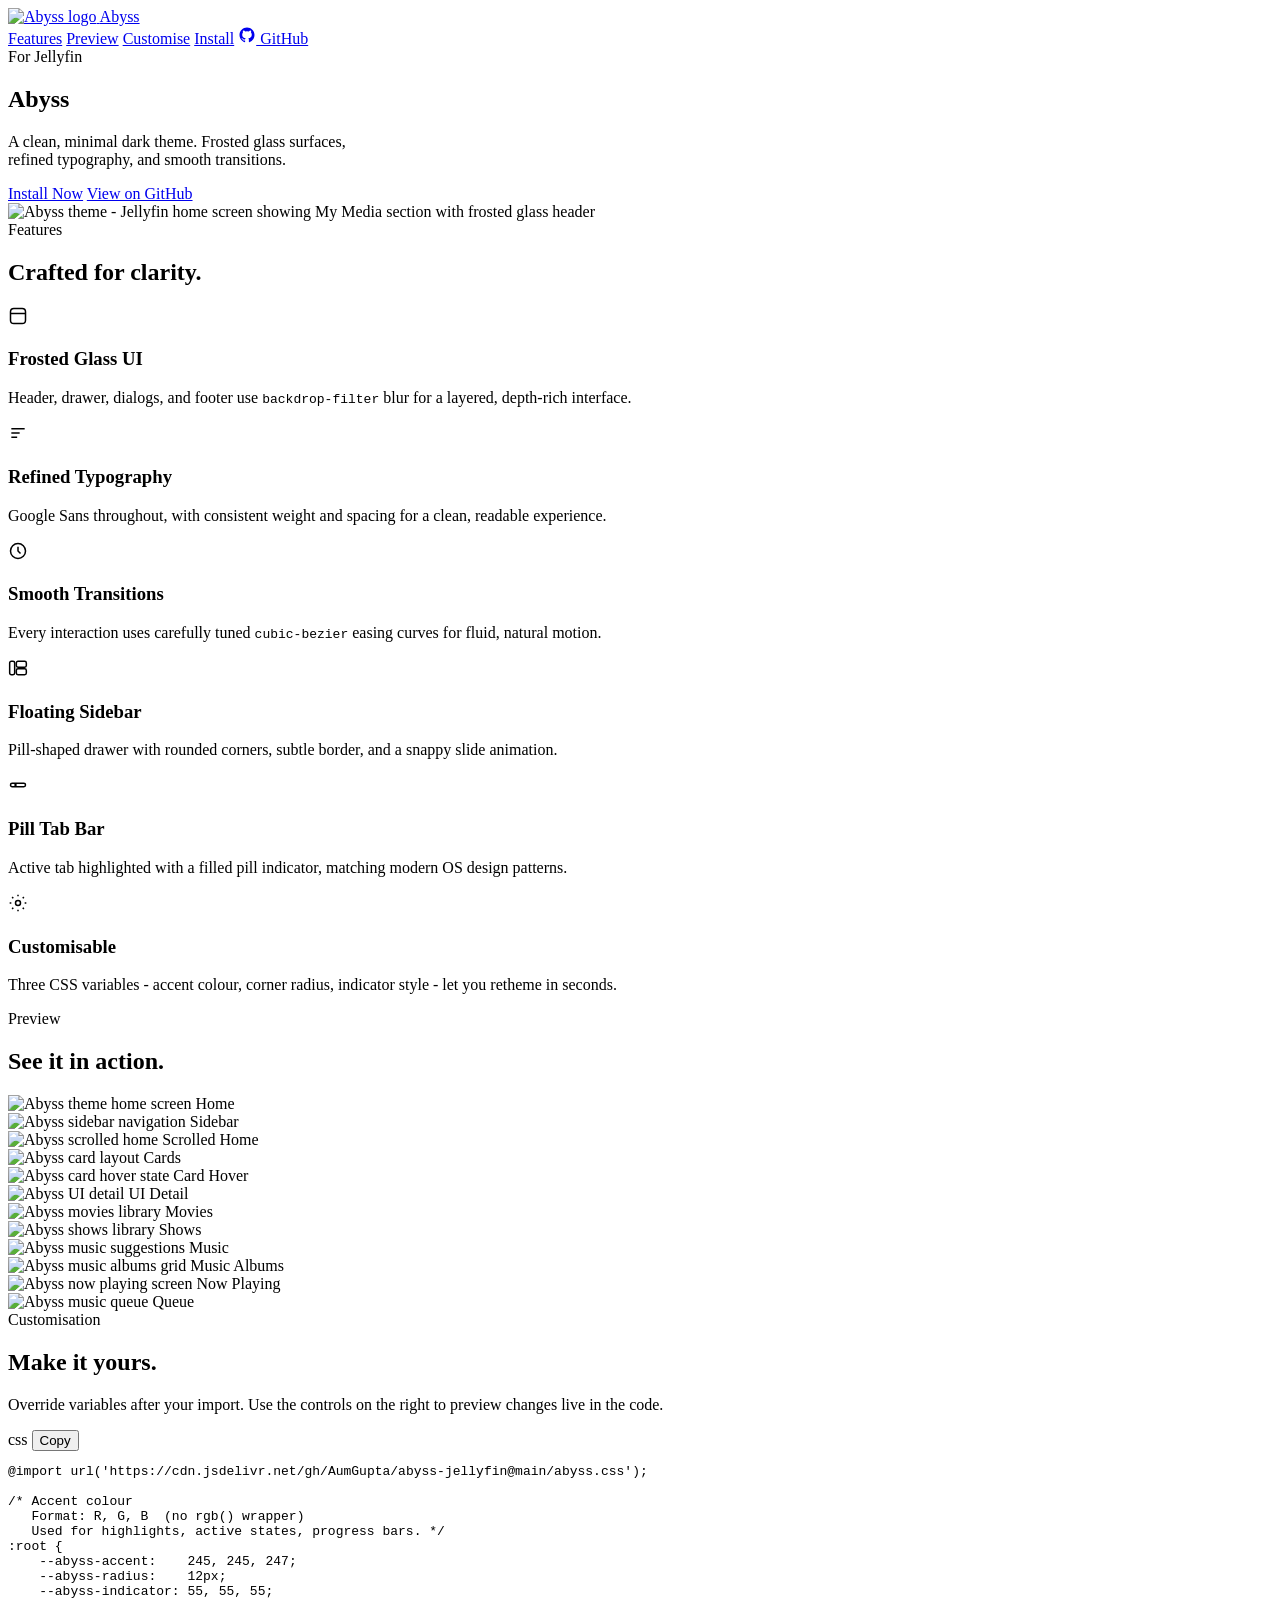
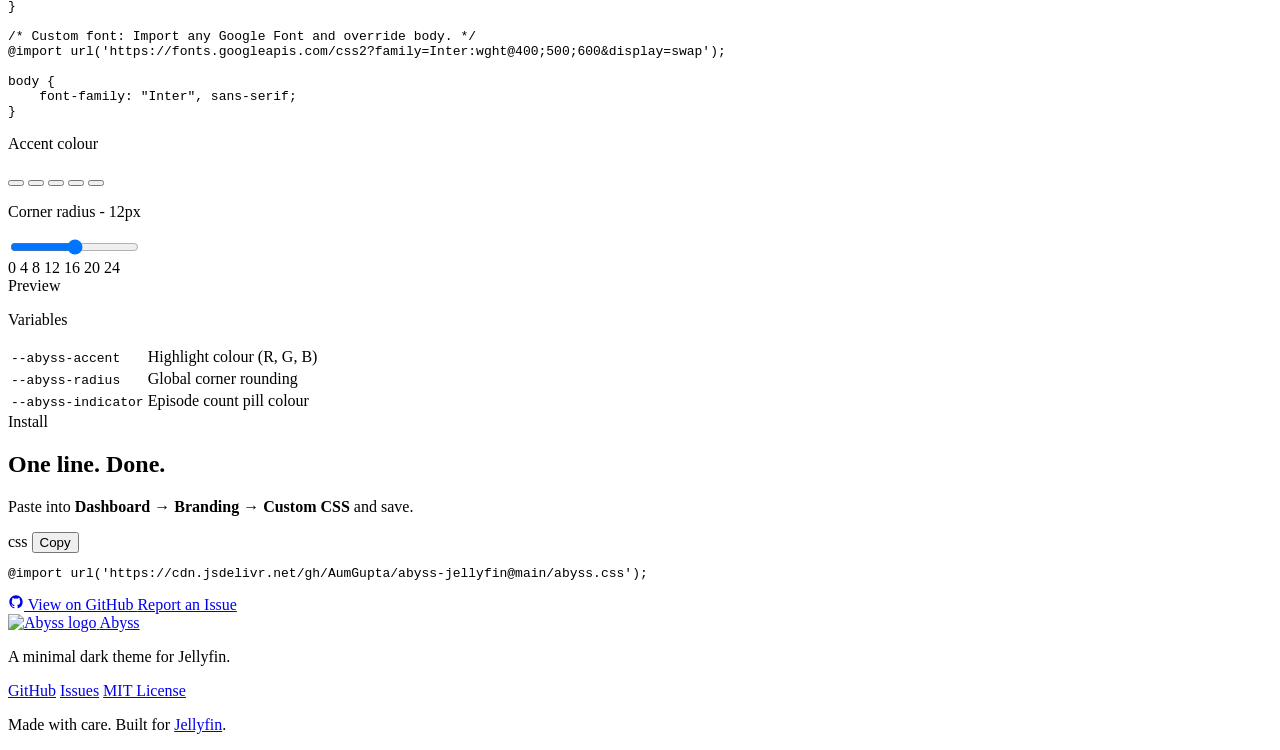
==== docs/index.html @ ed7faa1e "Minor change" ====
<!DOCTYPE html>
<html lang="en">

<head>
    <meta charset="UTF-8" />
    <meta name="viewport" content="width=device-width, initial-scale=1.0" />

    <!--Primary SEO-->
    <title>Abyss - Minimal Dark Theme for Jellyfin</title>
    <meta name="description"
        content="Abyss is a clean, minimal dark theme for Jellyfin. Frosted glass surfaces, Google Sans typography, smooth transitions, and fully customisable CSS variables." />
    <meta name="keywords"
        content="Jellyfin theme, Jellyfin CSS, dark theme, Abyss, Jellyfin custom CSS, media server theme" />
    <meta name="author" content="AumGupta" />
    <link rel="canonical" href="https://aumgupta.github.io/abyss-jellyfin/" />

    <!--Open Graph-->
    <meta property="og:type" content="website" />
    <meta property="og:title" content="Abyss - Minimal Dark Theme for Jellyfin" />
    <meta property="og:description"
        content="A clean, minimal dark theme for Jellyfin. Frosted glass surfaces, refined typography, and smooth transitions." />
    <meta property="og:url" content="https://aumgupta.github.io/abyss-jellyfin/" />
    <meta property="og:image" content="https://aumgupta.github.io/abyss-jellyfin/assets/images/1.png" />
    <meta property="og:image:width" content="1400" />
    <meta property="og:image:height" content="875" />
    <meta property="og:site_name" content="Abyss for Jellyfin" />

    <!--Twitter Card-->
    <meta name="twitter:card" content="summary_large_image" />
    <meta name="twitter:title" content="Abyss - Minimal Dark Theme for Jellyfin" />
    <meta name="twitter:description"
        content="A clean, minimal dark theme for Jellyfin. Frosted glass surfaces, refined typography, and smooth transitions." />
    <meta name="twitter:image" content="https://aumgupta.github.io/abyss-jellyfin/assets/images/1.png" />

    <!--Favicon & manifest-->
    <link rel="icon" type="image/png" sizes="32x32" href="assets/favicon/favicon-32x32.png" />
    <link rel="icon" type="image/png" sizes="16x16" href="assets/favicon/favicon-16x16.png" />
    <link rel="apple-touch-icon" sizes="180x180" href="assets/favicon/apple-touch-icon.png" />
    <link rel="manifest" href="site.webmanifest" />
    <meta name="theme-color" content="#080808" />

    <!--Styles & fonts-->
    <link rel="stylesheet" href="style.css" />
    <link rel="preconnect" href="https://fonts.googleapis.com" />
    <link rel="preconnect" href="https://fonts.gstatic.com" crossorigin />
    <link
        href="https://fonts.googleapis.com/css2?family=Google+Sans:ital,opsz,wght@0,17..18,400..700;1,17..18,400..700&display=swap"
        rel="stylesheet" />

    <!--Structured data-->
    <script type="application/ld+json">
  {
    "@context": "https://schema.org",
    "@type": "SoftwareApplication",
    "name": "Abyss for Jellyfin",
    "description": "A clean, minimal dark theme for Jellyfin with frosted glass surfaces, refined typography, and smooth transitions.",
    "url": "https://aumgupta.github.io/abyss-jellyfin/",
    "author": { "@type": "Person", "name": "AumGupta" },
    "license": "https://github.com/AumGupta/abyss-jellyfin/blob/main/LICENSE",
    "applicationCategory": "DesignApplication",
    "operatingSystem": "Web"
  }
  </script>
</head>

<body>

    <!--Ambient background orbs-->
    <div class="bg-orb orb-1" aria-hidden="true"></div>
    <div class="bg-orb orb-2" aria-hidden="true"></div>
    <div class="bg-orb orb-3" aria-hidden="true"></div>

    <!--NAV-->
    <nav class="nav" id="nav" role="navigation" aria-label="Main navigation">
        <div class="nav-inner">
            <a href="#" class="nav-logo" aria-label="Abyss home">
                <img src="assets/favicon/apple-touch-icon.png" alt="Abyss logo" class="nav-icon" width="26"
                    height="26" />
                <span>Abyss</span>
            </a>
            <div class="nav-links">
                <a href="#features">Features</a>
                <a href="#preview">Preview</a>
                <a href="#customise">Customise</a>
                <a href="#install">Install</a>
                <a href="https://github.com/AumGupta/abyss-jellyfin" target="_blank" rel="noopener noreferrer"
                    class="nav-github" aria-label="View on GitHub">
                    <svg width="18" height="18" viewBox="0 0 24 24" fill="currentColor" aria-hidden="true">
                        <path
                            d="M12 2C6.477 2 2 6.484 2 12.017c0 4.425 2.865 8.18 6.839 9.504.5.092.682-.217.682-.483 0-.237-.008-.868-.013-1.703-2.782.605-3.369-1.343-3.369-1.343-.454-1.158-1.11-1.466-1.11-1.466-.908-.62.069-.608.069-.608 1.003.07 1.531 1.032 1.531 1.032.892 1.53 2.341 1.088 2.91.832.092-.647.35-1.088.636-1.338-2.22-.253-4.555-1.113-4.555-4.951 0-1.093.39-1.988 1.029-2.688-.103-.253-.446-1.272.098-2.65 0 0 .84-.27 2.75 1.026A9.564 9.564 0 0 1 12 6.844a9.59 9.59 0 0 1 2.504.337c1.909-1.296 2.747-1.027 2.747-1.027.546 1.379.202 2.398.1 2.651.64.7 1.028 1.595 1.028 2.688 0 3.848-2.339 4.695-4.566 4.943.359.309.678.92.678 1.855 0 1.338-.012 2.419-.012 2.747 0 .268.18.58.688.482A10.02 10.02 0 0 0 22 12.017C22 6.484 17.522 2 12 2z" />
                    </svg>
                    GitHub
                </a>
            </div>
        </div>
    </nav>

    <!--HERO-->
    <section class="hero" id="hero" aria-labelledby="hero-title">
        <div class="hero-content reveal">
            <div class="hero-badge">For Jellyfin</div>
            <h1 class="hero-title" id="hero-title">Abyss</h1>
            <p class="hero-sub">A clean, minimal dark theme. Frosted glass surfaces,<br>refined typography, and smooth
                transitions.</p>
            <div class="hero-actions">
                <a href="#install" class="btn btn-primary">Install Now</a>
                <a href="https://github.com/AumGupta/abyss-jellyfin" target="_blank" rel="noopener noreferrer"
                    class="btn btn-ghost">View on GitHub</a>
            </div>
        </div>
        <div class="hero-image reveal reveal-delay">
            <div class="screenshot-frame">
                <img src="assets/images/1.png"
                    alt="Abyss theme - Jellyfin home screen showing My Media section with frosted glass header"
                    width="900" loading="eager" />
            </div>
        </div>
    </section>

    <!--FEATURES-->
    <section class="section" id="features" aria-labelledby="features-title">
        <div class="section-inner">
            <div class="section-label reveal">Features</div>
            <h2 class="section-title reveal" id="features-title">Crafted for clarity.</h2>
            <div class="features-grid" role="list">

                <article class="feature-card reveal" role="listitem">
                    <div class="feature-icon" aria-hidden="true">
                        <svg width="20" height="20" viewBox="0 0 24 24" fill="none" stroke="currentColor"
                            stroke-width="1.8">
                            <rect x="3" y="3" width="18" height="18" rx="4" />
                            <path d="M3 9h18" />
                        </svg>
                    </div>
                    <h3>Frosted Glass UI</h3>
                    <p>Header, drawer, dialogs, and footer use <code>backdrop-filter</code> blur for a layered,
                        depth-rich interface.</p>
                </article>

                <article class="feature-card reveal" role="listitem">
                    <div class="feature-icon" aria-hidden="true">
                        <svg width="20" height="20" viewBox="0 0 24 24" fill="none" stroke="currentColor"
                            stroke-width="1.8">
                            <path d="M4 7h16M4 12h10M4 17h7" />
                        </svg>
                    </div>
                    <h3>Refined Typography</h3>
                    <p>Google Sans throughout, with consistent weight and spacing for a clean, readable experience.</p>
                </article>

                <article class="feature-card reveal" role="listitem">
                    <div class="feature-icon" aria-hidden="true">
                        <svg width="20" height="20" viewBox="0 0 24 24" fill="none" stroke="currentColor"
                            stroke-width="1.8">
                            <circle cx="12" cy="12" r="9" />
                            <path d="M12 7v5l3 3" />
                        </svg>
                    </div>
                    <h3>Smooth Transitions</h3>
                    <p>Every interaction uses carefully tuned <code>cubic-bezier</code> easing curves for fluid, natural
                        motion.</p>
                </article>

                <article class="feature-card reveal" role="listitem">
                    <div class="feature-icon" aria-hidden="true">
                        <svg width="20" height="20" viewBox="0 0 24 24" fill="none" stroke="currentColor"
                            stroke-width="1.8">
                            <rect x="2" y="4" width="6" height="16" rx="2" />
                            <rect x="10" y="4" width="12" height="7" rx="2" />
                            <rect x="10" y="13" width="12" height="7" rx="2" />
                        </svg>
                    </div>
                    <h3>Floating Sidebar</h3>
                    <p>Pill-shaped drawer with rounded corners, subtle border, and a snappy slide animation.</p>
                </article>

                <article class="feature-card reveal" role="listitem">
                    <div class="feature-icon" aria-hidden="true">
                        <svg width="20" height="20" viewBox="0 0 24 24" fill="none" stroke="currentColor"
                            stroke-width="1.8">
                            <rect x="3" y="10" width="18" height="4" rx="2" />
                            <circle cx="9" cy="12" r="1.5" fill="currentColor" stroke="none" />
                        </svg>
                    </div>
                    <h3>Pill Tab Bar</h3>
                    <p>Active tab highlighted with a filled pill indicator, matching modern OS design patterns.</p>
                </article>

                <article class="feature-card reveal" role="listitem">
                    <div class="feature-icon" aria-hidden="true">
                        <svg width="20" height="20" viewBox="0 0 24 24" fill="none" stroke="currentColor"
                            stroke-width="1.8">
                            <circle cx="12" cy="12" r="3" />
                            <path
                                d="M12 2v2M12 20v2M2 12h2M20 12h2M4.93 4.93l1.41 1.41M17.66 17.66l1.41 1.41M4.93 19.07l1.41-1.41M17.66 6.34l1.41-1.41" />
                        </svg>
                    </div>
                    <h3>Customisable</h3>
                    <p>Three CSS variables - accent colour, corner radius, indicator style - let you retheme in seconds.
                    </p>
                </article>

            </div>
        </div>
    </section>

    <!--PREVIEW-->
    <section class="section section-dark" id="preview" aria-labelledby="preview-title">
        <div class="section-inner">
            <div class="section-label reveal">Preview</div>
            <h2 class="section-title reveal" id="preview-title">See it in action.</h2>
            <div class="preview-grid">

                <div class="preview-item preview-full reveal">
                    <img src="assets/images/1.png" alt="Abyss theme home screen" loading="lazy" />
                    <span class="preview-caption">Home</span>
                </div>

                <div class="preview-row reveal">
                    <div class="preview-item preview-sidebar">
                        <img src="assets/images/2.png" alt="Abyss sidebar navigation" loading="lazy" />
                        <span class="preview-caption">Sidebar</span>
                    </div>
                    <div class="preview-item preview-stretch">
                        <img src="assets/images/3.png" alt="Abyss scrolled home" loading="lazy" />
                        <span class="preview-caption">Scrolled Home</span>
                    </div>
                </div>

                <div class="preview-row reveal">
                    <div class="preview-item preview-stretch">
                        <img src="assets/images/5.png" alt="Abyss card layout" loading="lazy" />
                        <span class="preview-caption">Cards</span>
                    </div>
                    <div class="preview-col">
                        <div class="preview-item">
                            <img src="assets/images/4.png" alt="Abyss card hover state" loading="lazy" />
                            <span class="preview-caption">Card Hover</span>
                        </div>
                        <div class="preview-item">
                            <img src="assets/images/6.png" alt="Abyss UI detail" loading="lazy" />
                            <span class="preview-caption">UI Detail</span>
                        </div>
                    </div>
                </div>

                <div class="preview-row reveal">
                    <div class="preview-item preview-half">
                        <img src="assets/images/movies-1.png" alt="Abyss movies library" loading="lazy" />
                        <span class="preview-caption">Movies</span>
                    </div>
                    <div class="preview-item preview-half">
                        <img src="assets/images/shows-1.png" alt="Abyss shows library" loading="lazy" />
                        <span class="preview-caption">Shows</span>
                    </div>
                </div>

                <div class="preview-row reveal">
                    <div class="preview-item preview-half">
                        <img src="assets/images/music1.png" alt="Abyss music suggestions" loading="lazy" />
                        <span class="preview-caption">Music</span>
                    </div>
                    <div class="preview-item preview-half">
                        <img src="assets/images/music2.png" alt="Abyss music albums grid" loading="lazy" />
                        <span class="preview-caption">Music Albums</span>
                    </div>
                </div>
                <div class="preview-row reveal">
                    <div class="preview-item preview-half">
                        <img src="assets/images/music3.png" alt="Abyss now playing screen" loading="lazy" />
                        <span class="preview-caption">Now Playing</span>
                    </div>
                    <div class="preview-item preview-half">
                        <img src="assets/images/music4.png" alt="Abyss music queue" loading="lazy" />
                        <span class="preview-caption">Queue</span>
                    </div>
                </div>

            </div>
        </div>
    </section>

    <!--CUSTOMISATION-->
    <section class="section" id="customise" aria-labelledby="customise-title">
        <div class="section-inner">
            <div class="section-label reveal">Customisation</div>
            <h2 class="section-title reveal" id="customise-title">Make it yours.</h2>
            <p class="section-desc reveal">Override variables after your import. Use the controls on the right to
                preview changes live in the code.</p>

            <div class="customise-layout reveal">

                <!--Left: code block-->
                <div class="customise-code">
                    <div class="code-block" style="max-width:100%;margin-bottom:0;">
                        <div class="code-header">
                            <span class="code-lang">css</span>
                            <button class="copy-btn" data-target="custom-code">Copy</button>
                        </div>
                        <pre id="custom-code"><code><span class="prop">@import</span> <span class="val">url</span>(<span class="str">'https://cdn.jsdelivr.net/gh/AumGupta/abyss-jellyfin@main/abyss.css'</span>);

<span class="c">/* Accent colour 
   Format: R, G, B  (no rgb() wrapper)
   Used for highlights, active states, progress bars. */</span>
<span class="sel">:root</span> {
    <span class="var">--abyss-accent</span>:    <span class="val accent-val">245, 245, 247</span>;
    <span class="var">--abyss-radius</span>:    <span class="val radius-val">12px</span>;
    <span class="var">--abyss-indicator</span>: <span class="val">55, 55, 55</span>;
}

<span class="c">/* Custom font: Import any Google Font and override body. */</span>
<span class="prop">@import</span> <span class="val">url</span>(<span class="str">'https://fonts.googleapis.com/css2?family=Inter:wght@400;500;600&display=swap'</span>);

<span class="sel">body</span> {
    <span class="var">font-family</span>: <span class="val">"Inter"</span>, sans-serif;
}</code></pre>
                    </div>
                </div>

                <!--Right: swatches + radius slider + variable table-->
                <div class="customise-sidebar">

                    <div class="customise-block">
                        <p class="customise-block-label">Accent colour</p>
                        <div class="accent-swatches">
                            <button class="swatch active" style="--c: 245,245,247" data-val="245, 245, 247"
                                data-label="Default" aria-label="Default accent colour" aria-pressed="true"></button>
                            <button class="swatch" style="--c: 255,250,240" data-val="255, 250, 240" data-label="Warm"
                                aria-label="Warm accent colour" aria-pressed="false"></button>
                            <button class="swatch" style="--c: 100,160,255" data-val="100, 160, 255" data-label="Blue"
                                aria-label="Blue accent colour" aria-pressed="false"></button>
                            <button class="swatch" style="--c: 50,200,180" data-val="50, 200, 180" data-label="Teal"
                                aria-label="Teal accent colour" aria-pressed="false"></button>
                            <button class="swatch" style="--c: 255,100,120" data-val="255, 100, 120" data-label="Rose"
                                aria-label="Rose accent colour" aria-pressed="false"></button>
                        </div>
                    </div>

                    <div class="customise-block">
                        <p class="customise-block-label">Corner radius - <span class="radius-display">12px</span></p>
                        <div class="radius-slider-wrap">
                            <input type="range" id="radius-slider" class="radius-slider" min="0" max="24" step="1"
                                value="12" aria-label="Corner radius" aria-valuemin="0" aria-valuemax="24"
                                aria-valuenow="12" />
                            <div class="radius-stops" aria-hidden="true">
                                <span data-val="0">0</span>
                                <span data-val="4">4</span>
                                <span data-val="8">8</span>
                                <span data-val="12">12</span>
                                <span data-val="16">16</span>
                                <span data-val="20">20</span>
                                <span data-val="24">24</span>
                            </div>
                        </div>
                        <div class="radius-preview-row">
                            <div class="radius-preview-card" id="radius-preview-card">
                                <span>Preview</span>
                            </div>
                        </div>
                    </div>

                    <div class="customise-block">
                        <p class="customise-block-label">Variables</p>
                        <table class="var-table">
                            <tbody>
                                <tr>
                                    <td class="var-name"><code>--abyss-accent</code></td>
                                    <td class="var-desc">Highlight colour (R, G, B)</td>
                                </tr>
                                <tr>
                                    <td class="var-name"><code>--abyss-radius</code></td>
                                    <td class="var-desc">Global corner rounding</td>
                                </tr>
                                <tr>
                                    <td class="var-name"><code>--abyss-indicator</code></td>
                                    <td class="var-desc">Episode count pill colour</td>
                                </tr>
                            </tbody>
                        </table>
                    </div>

                </div>
            </div>

        </div>
    </section>

    <!--INSTALL-->
    <section class="section section-install" id="install" aria-labelledby="install-title">
        <div class="section-inner">
            <div class="section-label reveal">Install</div>
            <h2 class="section-title reveal" id="install-title">One line. Done.</h2>
            <p class="section-desc reveal">Paste into <strong>Dashboard → Branding → Custom CSS</strong> and save.</p>
            <div class="code-block install-code reveal">
                <div class="code-header">
                    <span class="code-lang">css</span>
                    <button class="copy-btn" data-target="install-code">Copy</button>
                </div>
                <pre
                    id="install-code"><code><span class="prop">@import</span> <span class="val">url</span>(<span class="str">'https://cdn.jsdelivr.net/gh/AumGupta/abyss-jellyfin@main/abyss.css'</span>);</code></pre>
            </div>
            <div class="install-links reveal">
                <a href="https://github.com/AumGupta/abyss-jellyfin" target="_blank" rel="noopener noreferrer"
                    class="btn btn-primary">
                    <svg width="16" height="16" viewBox="0 0 24 24" fill="currentColor" aria-hidden="true">
                        <path
                            d="M12 2C6.477 2 2 6.484 2 12.017c0 4.425 2.865 8.18 6.839 9.504.5.092.682-.217.682-.483 0-.237-.008-.868-.013-1.703-2.782.605-3.369-1.343-3.369-1.343-.454-1.158-1.11-1.466-1.11-1.466-.908-.62.069-.608.069-.608 1.003.07 1.531 1.032 1.531 1.032.892 1.53 2.341 1.088 2.91.832.092-.647.35-1.088.636-1.338-2.22-.253-4.555-1.113-4.555-4.951 0-1.093.39-1.988 1.029-2.688-.103-.253-.446-1.272.098-2.65 0 0 .84-.27 2.75 1.026A9.564 9.564 0 0 1 12 6.844a9.59 9.59 0 0 1 2.504.337c1.909-1.296 2.747-1.027 2.747-1.027.546 1.379.202 2.398.1 2.651.64.7 1.028 1.595 1.028 2.688 0 3.848-2.339 4.695-4.566 4.943.359.309.678.92.678 1.855 0 1.338-.012 2.419-.012 2.747 0 .268.18.58.688.482A10.02 10.02 0 0 0 22 12.017C22 6.484 17.522 2 12 2z" />
                    </svg>
                    View on GitHub
                </a>
                <a href="https://github.com/AumGupta/abyss-jellyfin/issues" target="_blank" rel="noopener noreferrer"
                    class="btn btn-ghost">Report an Issue</a>
            </div>
        </div>
    </section>

    <!--FOOTER-->
    <footer class="footer" role="contentinfo">
        <div class="footer-inner">
            <div class="footer-left">
                <a href="#" class="nav-logo" aria-label="Abyss home">
                    <img src="assets/favicon/apple-touch-icon.png" alt="Abyss logo" class="nav-icon" width="26"
                        height="26" />
                    <span>Abyss</span>
                </a>
                <p>A minimal dark theme for Jellyfin.</p>
            </div>
            <div class="footer-right">
                <a href="https://github.com/AumGupta/abyss-jellyfin" target="_blank"
                    rel="noopener noreferrer">GitHub</a>
                <a href="https://github.com/AumGupta/abyss-jellyfin/issues" target="_blank"
                    rel="noopener noreferrer">Issues</a>
                <a href="https://github.com/AumGupta/abyss-jellyfin/blob/main/LICENSE" target="_blank"
                    rel="noopener noreferrer">MIT License</a>
            </div>
        </div>
        <div class="footer-bottom">
            <p>Made with care. Built for <a href="https://jellyfin.org" target="_blank"
                    rel="noopener noreferrer">Jellyfin</a>.</p>
        </div>
    </footer>

    <script src="script.js"></script>
</body>

</html>
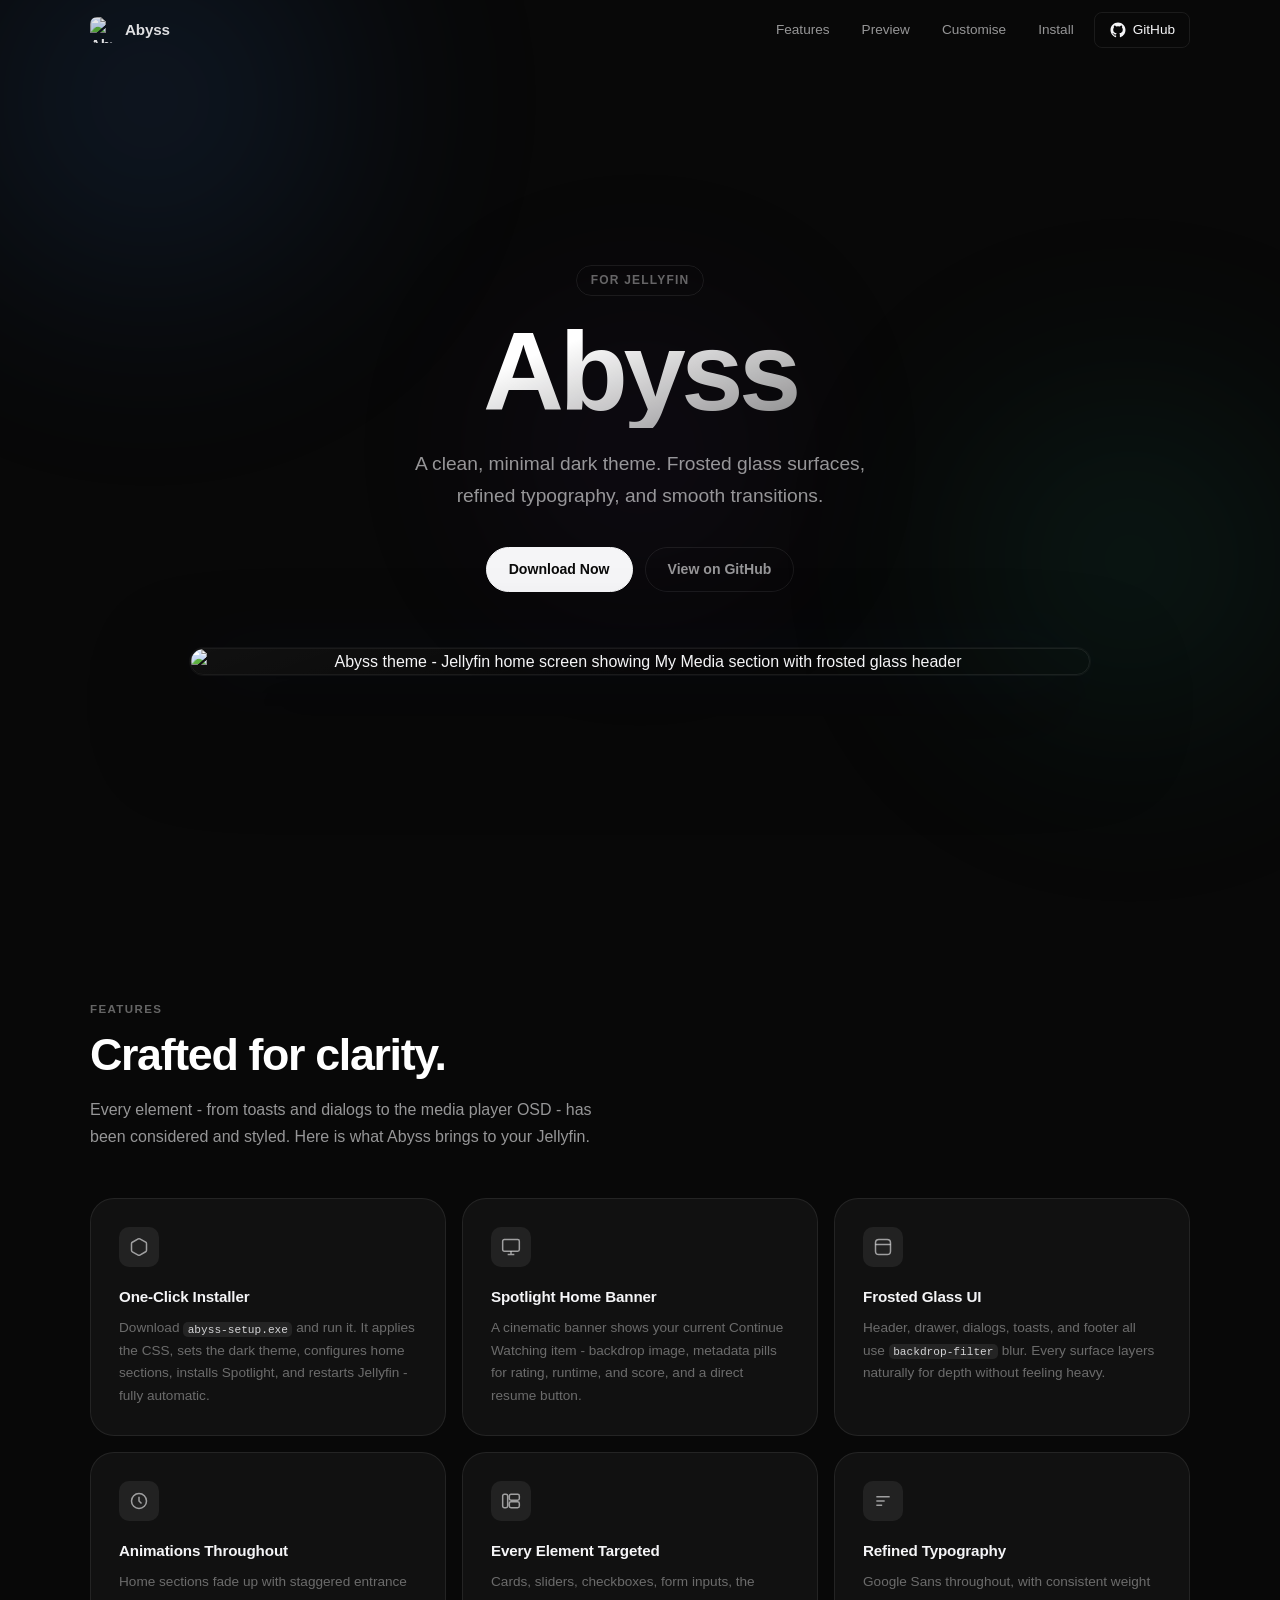
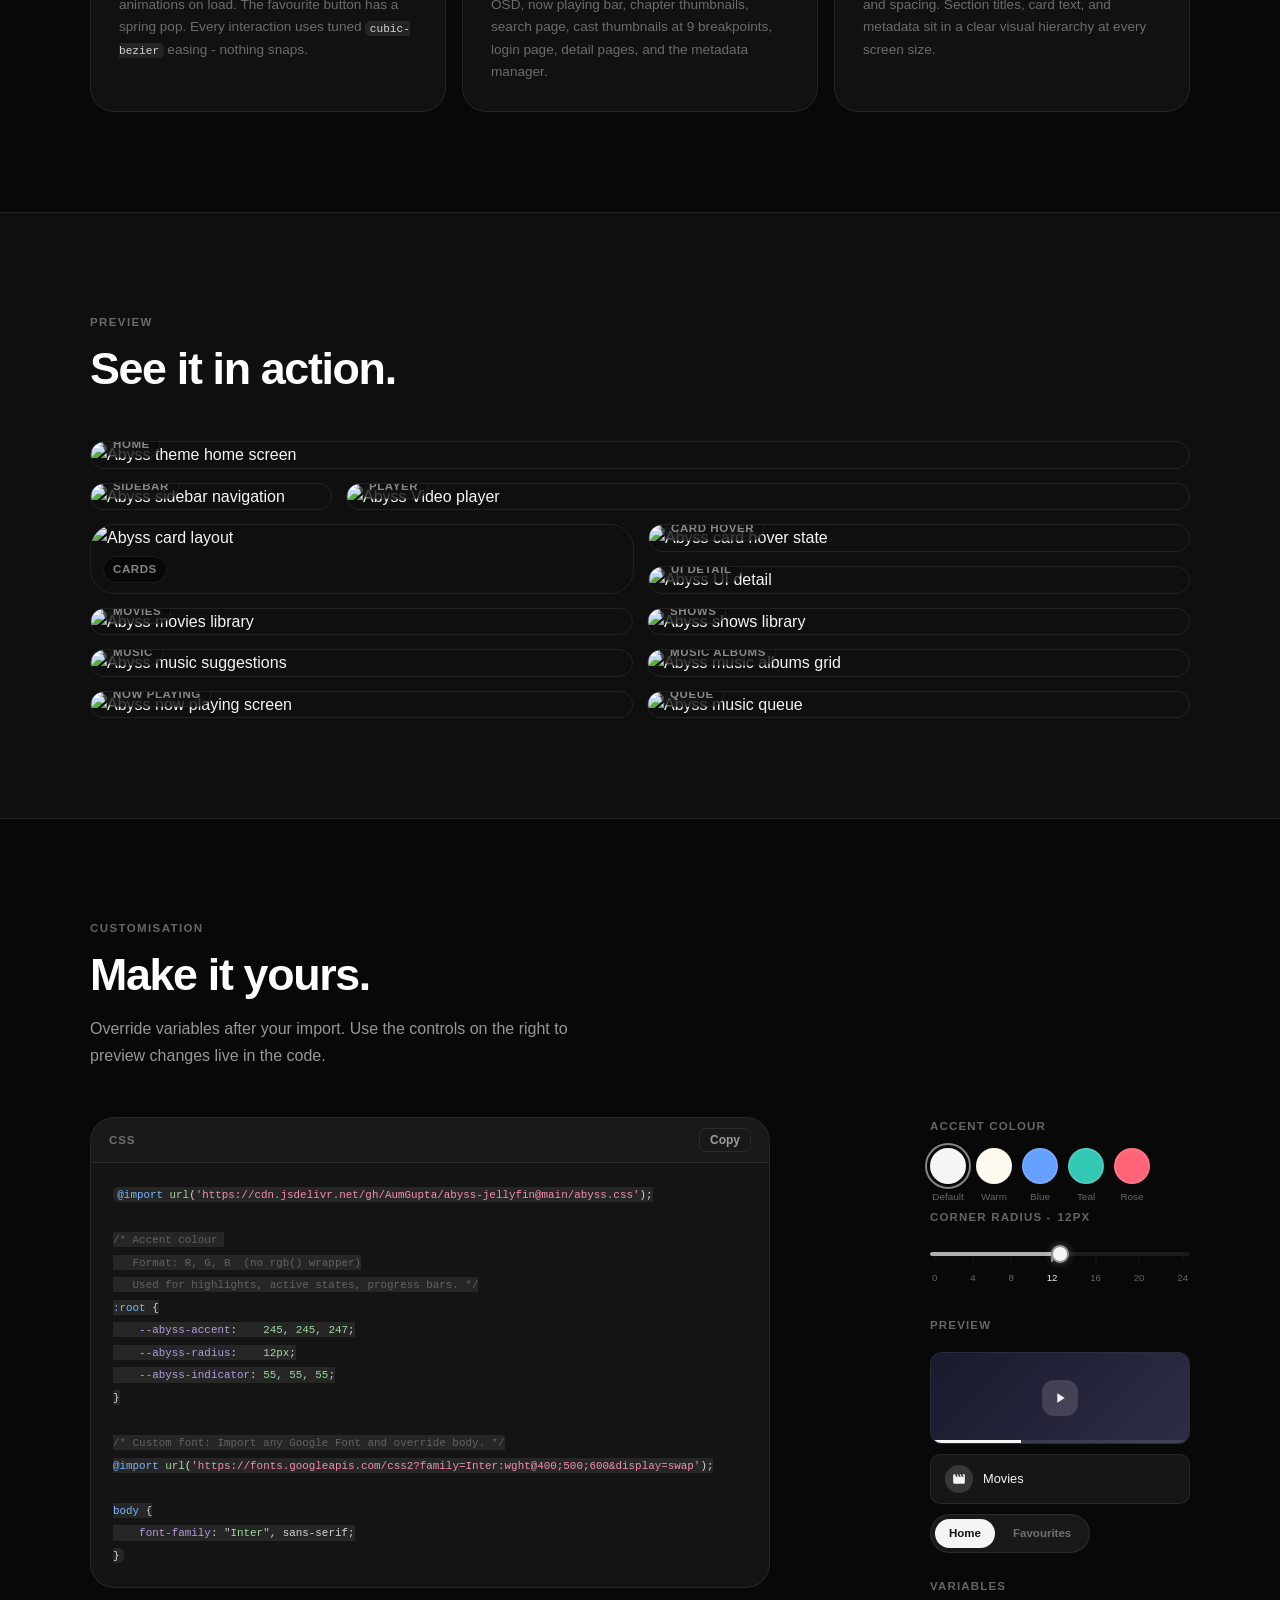
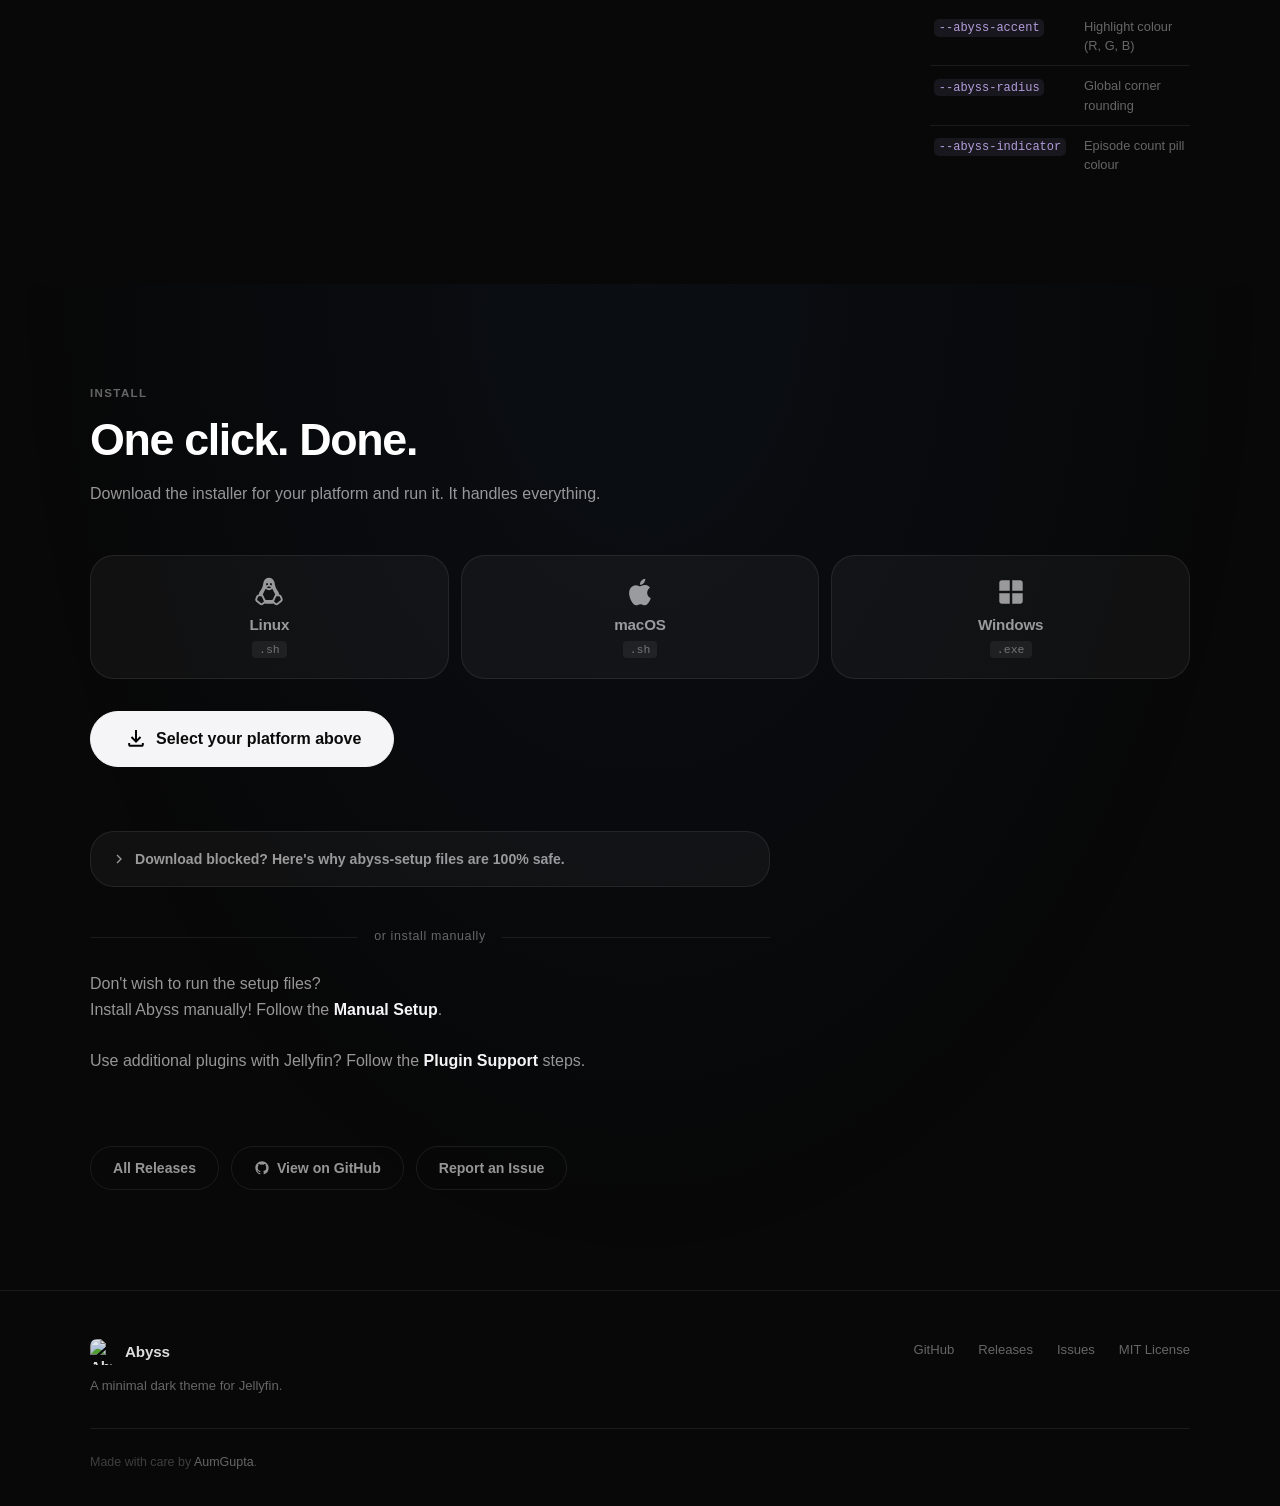
==== commit 0e0aae81: "feat: update installation process and enhance OS detection for setup script refactor: improve jsDeli" ====
--- a/docs/index.html
+++ b/docs/index.html
@@ -4,8 +4,6 @@
 <head>
     <meta charset="UTF-8" />
     <meta name="viewport" content="width=device-width, initial-scale=1.0" />
-
-    <!--Primary SEO-->
     <title>Abyss - Minimal Dark Theme for Jellyfin</title>
     <meta name="description"
         content="Abyss is a clean, minimal dark theme for Jellyfin. Frosted glass surfaces, Google Sans typography, smooth transitions, and fully customisable CSS variables." />
@@ -13,8 +11,6 @@
         content="Jellyfin theme, Jellyfin CSS, dark theme, Abyss, Jellyfin custom CSS, media server theme" />
     <meta name="author" content="AumGupta" />
     <link rel="canonical" href="https://aumgupta.github.io/abyss-jellyfin/" />
-
-    <!--Open Graph-->
     <meta property="og:type" content="website" />
     <meta property="og:title" content="Abyss - Minimal Dark Theme for Jellyfin" />
     <meta property="og:description"
@@ -24,48 +20,39 @@
     <meta property="og:image:width" content="1400" />
     <meta property="og:image:height" content="875" />
     <meta property="og:site_name" content="Abyss for Jellyfin" />
-
-    <!--Twitter Card-->
     <meta name="twitter:card" content="summary_large_image" />
     <meta name="twitter:title" content="Abyss - Minimal Dark Theme for Jellyfin" />
     <meta name="twitter:description"
         content="A clean, minimal dark theme for Jellyfin. Frosted glass surfaces, refined typography, and smooth transitions." />
     <meta name="twitter:image" content="https://aumgupta.github.io/abyss-jellyfin/assets/images/1.png" />
-
-    <!--Favicon & manifest-->
     <link rel="icon" type="image/png" sizes="32x32" href="assets/favicon/favicon-32x32.png" />
     <link rel="icon" type="image/png" sizes="16x16" href="assets/favicon/favicon-16x16.png" />
     <link rel="apple-touch-icon" sizes="180x180" href="assets/favicon/apple-touch-icon.png" />
     <link rel="manifest" href="site.webmanifest" />
     <meta name="theme-color" content="#080808" />
-
-    <!--Styles & fonts-->
     <link rel="stylesheet" href="style.css" />
     <link rel="preconnect" href="https://fonts.googleapis.com" />
     <link rel="preconnect" href="https://fonts.gstatic.com" crossorigin />
     <link
         href="https://fonts.googleapis.com/css2?family=Google+Sans:ital,opsz,wght@0,17..18,400..700;1,17..18,400..700&display=swap"
         rel="stylesheet" />
-
-    <!--Structured data-->
     <script type="application/ld+json">
-  {
-    "@context": "https://schema.org",
-    "@type": "SoftwareApplication",
-    "name": "Abyss for Jellyfin",
-    "description": "A clean, minimal dark theme for Jellyfin with frosted glass surfaces, refined typography, and smooth transitions.",
-    "url": "https://aumgupta.github.io/abyss-jellyfin/",
-    "author": { "@type": "Person", "name": "AumGupta" },
-    "license": "https://github.com/AumGupta/abyss-jellyfin/blob/main/LICENSE",
-    "applicationCategory": "DesignApplication",
-    "operatingSystem": "Web"
-  }
-  </script>
+    {
+      "@context": "https://schema.org",
+      "@type": "SoftwareApplication",
+      "name": "Abyss for Jellyfin",
+      "description": "A clean, minimal dark theme for Jellyfin with frosted glass surfaces, refined typography, and smooth transitions.",
+      "url": "https://aumgupta.github.io/abyss-jellyfin/",
+      "author": { "@type": "Person", "name": "AumGupta" },
+      "license": "https://github.com/AumGupta/abyss-jellyfin/blob/main/LICENSE",
+      "applicationCategory": "DesignApplication",
+      "operatingSystem": "Web"
+    }
+    </script>
 </head>
 
 <body>
 
-    <!--Ambient background orbs-->
     <div class="bg-orb orb-1" aria-hidden="true"></div>
     <div class="bg-orb orb-2" aria-hidden="true"></div>
     <div class="bg-orb orb-3" aria-hidden="true"></div>
@@ -92,6 +79,18 @@
                     GitHub
                 </a>
             </div>
+            <!-- Hamburger button (mobile only) -->
+            <button class="nav-hamburger" id="nav-hamburger" aria-label="Open menu" aria-expanded="false">
+                <span></span><span></span><span></span>
+            </button>
+        </div>
+        <!-- Mobile menu -->
+        <div class="nav-mobile" id="nav-mobile" aria-hidden="true">
+            <a href="#features">Features</a>
+            <a href="#preview">Preview</a>
+            <a href="#customise">Customise</a>
+            <a href="#install">Install</a>
+            <a href="https://github.com/AumGupta/abyss-jellyfin" target="_blank" rel="noopener noreferrer">GitHub</a>
         </div>
     </nav>
 
@@ -103,16 +102,23 @@
             <p class="hero-sub">A clean, minimal dark theme. Frosted glass surfaces,<br>refined typography, and smooth
                 transitions.</p>
             <div class="hero-actions">
-                <a href="#install" class="btn btn-primary">Install Now</a>
+                <a href="#install" class="btn btn-primary">Download Now</a>
                 <a href="https://github.com/AumGupta/abyss-jellyfin" target="_blank" rel="noopener noreferrer"
                     class="btn btn-ghost">View on GitHub</a>
             </div>
         </div>
         <div class="hero-image reveal reveal-delay">
             <div class="screenshot-frame">
-                <img src="assets/images/1.png"
-                    alt="Abyss theme - Jellyfin home screen showing My Media section with frosted glass header"
-                    width="900" loading="eager" />
+                <!-- TODO: update this linky -->
+                <a href="https://www.youtube.com/watch/wgiHWH2oj3M" target="_blank" rel="noopener noreferrer"
+                    class="screenshot-link">
+                    <img src="assets/images/1.png"
+                        alt="Abyss theme - Jellyfin home screen showing My Media section with frosted glass header"
+                        width="900" loading="eager" />
+                    <div class="screenshot-overlay">
+                        <span>See video ►</span>
+                    </div>
+                </a>
             </div>
         </div>
     </section>
@@ -122,7 +128,35 @@
         <div class="section-inner">
             <div class="section-label reveal">Features</div>
             <h2 class="section-title reveal" id="features-title">Crafted for clarity.</h2>
+            <p class="section-desc reveal">Every element - from toasts and dialogs to the media player OSD - has been
+                considered and styled. Here is what Abyss brings to your Jellyfin.</p>
             <div class="features-grid" role="list">
+
+                <article class="feature-card reveal" role="listitem">
+                    <div class="feature-icon" aria-hidden="true">
+                        <svg width="20" height="20" viewBox="0 0 24 24" fill="none" stroke="currentColor"
+                            stroke-width="1.8">
+                            <path
+                                d="M21 16V8a2 2 0 0 0-1-1.73l-7-4a2 2 0 0 0-2 0l-7 4A2 2 0 0 0 3 8v8a2 2 0 0 0 1 1.73l7 4a2 2 0 0 0 2 0l7-4A2 2 0 0 0 21 16z" />
+                        </svg>
+                    </div>
+                    <h3>One-Click Installer</h3>
+                    <p>Download <code>abyss-setup.exe</code> and run it. It applies the CSS, sets the dark theme,
+                        configures home sections, installs Spotlight, and restarts Jellyfin - fully automatic.</p>
+                </article>
+
+                <article class="feature-card reveal" role="listitem">
+                    <div class="feature-icon" aria-hidden="true">
+                        <svg width="20" height="20" viewBox="0 0 24 24" fill="none" stroke="currentColor"
+                            stroke-width="1.8">
+                            <rect x="2" y="3" width="20" height="14" rx="2" />
+                            <path d="M8 21h8M12 17v4" />
+                        </svg>
+                    </div>
+                    <h3>Spotlight Home Banner</h3>
+                    <p>A cinematic banner shows your current Continue Watching item - backdrop image, metadata pills for
+                        rating, runtime, and score, and a direct resume button.</p>
+                </article>
 
                 <article class="feature-card reveal" role="listitem">
                     <div class="feature-icon" aria-hidden="true">
@@ -133,19 +167,8 @@
                         </svg>
                     </div>
                     <h3>Frosted Glass UI</h3>
-                    <p>Header, drawer, dialogs, and footer use <code>backdrop-filter</code> blur for a layered,
-                        depth-rich interface.</p>
-                </article>
-
-                <article class="feature-card reveal" role="listitem">
-                    <div class="feature-icon" aria-hidden="true">
-                        <svg width="20" height="20" viewBox="0 0 24 24" fill="none" stroke="currentColor"
-                            stroke-width="1.8">
-                            <path d="M4 7h16M4 12h10M4 17h7" />
-                        </svg>
-                    </div>
-                    <h3>Refined Typography</h3>
-                    <p>Google Sans throughout, with consistent weight and spacing for a clean, readable experience.</p>
+                    <p>Header, drawer, dialogs, toasts, and footer all use <code>backdrop-filter</code> blur. Every
+                        surface layers naturally for depth without feeling heavy.</p>
                 </article>
 
                 <article class="feature-card reveal" role="listitem">
@@ -156,9 +179,9 @@
                             <path d="M12 7v5l3 3" />
                         </svg>
                     </div>
-                    <h3>Smooth Transitions</h3>
-                    <p>Every interaction uses carefully tuned <code>cubic-bezier</code> easing curves for fluid, natural
-                        motion.</p>
+                    <h3>Animations Throughout</h3>
+                    <p>Home sections fade up with staggered entrance animations on load. The favourite button has a
+                        spring pop. Every interaction uses tuned <code>cubic-bezier</code> easing - nothing snaps.</p>
                 </article>
 
                 <article class="feature-card reveal" role="listitem">
@@ -170,34 +193,21 @@
                             <rect x="10" y="13" width="12" height="7" rx="2" />
                         </svg>
                     </div>
-                    <h3>Floating Sidebar</h3>
-                    <p>Pill-shaped drawer with rounded corners, subtle border, and a snappy slide animation.</p>
+                    <h3>Every Element Targeted</h3>
+                    <p>Cards, sliders, checkboxes, form inputs, the OSD, now playing bar, chapter thumbnails, search
+                        page, cast thumbnails at 9 breakpoints, login page, detail pages, and the metadata manager.</p>
                 </article>
 
                 <article class="feature-card reveal" role="listitem">
                     <div class="feature-icon" aria-hidden="true">
                         <svg width="20" height="20" viewBox="0 0 24 24" fill="none" stroke="currentColor"
                             stroke-width="1.8">
-                            <rect x="3" y="10" width="18" height="4" rx="2" />
-                            <circle cx="9" cy="12" r="1.5" fill="currentColor" stroke="none" />
+                            <path d="M4 7h16M4 12h10M4 17h7" />
                         </svg>
                     </div>
-                    <h3>Pill Tab Bar</h3>
-                    <p>Active tab highlighted with a filled pill indicator, matching modern OS design patterns.</p>
-                </article>
-
-                <article class="feature-card reveal" role="listitem">
-                    <div class="feature-icon" aria-hidden="true">
-                        <svg width="20" height="20" viewBox="0 0 24 24" fill="none" stroke="currentColor"
-                            stroke-width="1.8">
-                            <circle cx="12" cy="12" r="3" />
-                            <path
-                                d="M12 2v2M12 20v2M2 12h2M20 12h2M4.93 4.93l1.41 1.41M17.66 17.66l1.41 1.41M4.93 19.07l1.41-1.41M17.66 6.34l1.41-1.41" />
-                        </svg>
-                    </div>
-                    <h3>Customisable</h3>
-                    <p>Three CSS variables - accent colour, corner radius, indicator style - let you retheme in seconds.
-                    </p>
+                    <h3>Refined Typography</h3>
+                    <p>Google Sans throughout, with consistent weight and spacing. Section titles, card text, and
+                        metadata sit in a clear visual hierarchy at every screen size.</p>
                 </article>
 
             </div>
@@ -222,8 +232,8 @@
                         <span class="preview-caption">Sidebar</span>
                     </div>
                     <div class="preview-item preview-stretch">
-                        <img src="assets/images/3.png" alt="Abyss scrolled home" loading="lazy" />
-                        <span class="preview-caption">Scrolled Home</span>
+                        <img src="assets/images/3.png" alt="Abyss Video player" loading="lazy" />
+                        <span class="preview-caption">Player</span>
                     </div>
                 </div>
 
@@ -289,10 +299,8 @@
                 preview changes live in the code.</p>
 
             <div class="customise-layout reveal">
-
-                <!--Left: code block-->
                 <div class="customise-code">
-                    <div class="code-block" style="max-width:100%;margin-bottom:0;">
+                    <div class="code-block" style="margin-bottom:0;">
                         <div class="code-header">
                             <span class="code-lang">css</span>
                             <button class="copy-btn" data-target="custom-code">Copy</button>
@@ -317,9 +325,7 @@
                     </div>
                 </div>
 
-                <!--Right: swatches + radius slider + variable table-->
                 <div class="customise-sidebar">
-
                     <div class="customise-block">
                         <p class="customise-block-label">Accent colour</p>
                         <div class="accent-swatches">
@@ -352,9 +358,37 @@
                                 <span data-val="24">24</span>
                             </div>
                         </div>
+                    </div>
+
+                    <div class="customise-block">
+                        <p class="customise-block-label">Preview</p>
                         <div class="radius-preview-row">
-                            <div class="radius-preview-card" id="radius-preview-card">
-                                <span>Preview</span>
+                            <div class="prev-card" id="prev-card">
+                                <div class="prev-card-img">
+                                    <div class="prev-card-overlay">
+                                        <div class="prev-play-btn" id="prev-play-btn">
+                                            <svg width="16" height="16" viewBox="0 0 24 24" fill="currentColor">
+                                                <path d="M8 5v14l11-7z" />
+                                            </svg>
+                                        </div>
+                                    </div>
+                                    <div class="prev-card-bar">
+                                        <div class="prev-card-progress" id="prev-card-progress"></div>
+                                    </div>
+                                </div>
+                            </div>
+                            <div class="prev-listitem" id="prev-listitem">
+                                <div class="prev-listitem-icon" id="prev-listitem-icon">
+                                    <svg width="14" height="14" viewBox="0 0 24 24" fill="currentColor">
+                                        <path
+                                            d="M18 4l2 4h-3l-2-4h-2l2 4h-3l-2-4H8l2 4H7L5 4H4c-1.1 0-2 .9-2 2v12c0 1.1.9 2 2 2h16c1.1 0 2-.9 2-2V4h-4z" />
+                                    </svg>
+                                </div>
+                                <span>Movies</span>
+                            </div>
+                            <div class="prev-nav">
+                                <div class="prev-nav-pill prev-nav-active" id="prev-nav-active">Home</div>
+                                <div class="prev-nav-pill" id="prev-nav-inactive">Favourites</div>
                             </div>
                         </div>
                     </div>
@@ -378,10 +412,8 @@
                             </tbody>
                         </table>
                     </div>
-
-                </div>
-            </div>
-
+                </div>
+            </div>
         </div>
     </section>
 
@@ -389,19 +421,102 @@
     <section class="section section-install" id="install" aria-labelledby="install-title">
         <div class="section-inner">
             <div class="section-label reveal">Install</div>
-            <h2 class="section-title reveal" id="install-title">One line. Done.</h2>
-            <p class="section-desc reveal">Paste into <strong>Dashboard → Branding → Custom CSS</strong> and save.</p>
-            <div class="code-block install-code reveal">
-                <div class="code-header">
-                    <span class="code-lang">css</span>
-                    <button class="copy-btn" data-target="install-code">Copy</button>
-                </div>
-                <pre
-                    id="install-code"><code><span class="prop">@import</span> <span class="val">url</span>(<span class="str">'https://cdn.jsdelivr.net/gh/AumGupta/abyss-jellyfin@main/abyss.css'</span>);</code></pre>
-            </div>
+            <h2 class="section-title reveal" id="install-title">One click. Done.</h2>
+            <p class="section-desc reveal">Download the installer for your platform and run it. It handles everything.
+            </p>
+
+            <!-- OS picker -->
+            <div class="os-picker reveal" role="group" aria-label="Select your operating system">
+                <button class="os-card" id="os-linux" data-os="linux" aria-pressed="false">
+                    <svg class="os-icon" viewBox="0 -960 960 960" fill="currentColor" aria-hidden="true">
+                        <g transform="matrix(55, 0, 0, 55, 67, -910)">
+                            <path fill-rule="evenodd" clip-rule="evenodd"
+                                d="M4.53918 2.40715C4.82145 1.0075 6.06066 0 7.49996 0C8.93926 0 10.1785 1.0075 10.4607 2.40715L10.798 4.07944C10.9743 4.9539 11.3217 5.78562 11.8205 6.52763L12.4009 7.39103C12.7631 7.92978 12.9999 8.5385 13.0979 9.17323C13.6747 9.22167 14.1803 9.58851 14.398 10.1283L14.8897 11.3474C15.1376 11.962 14.9583 12.665 14.4455 13.0887L12.5614 14.6458C12.0128 15.0992 11.2219 15.1193 10.6506 14.6944L9.89192 14.1301C9.88189 14.1227 9.87197 14.1151 9.86216 14.1074C9.48973 14.2075 9.09793 14.261 8.69355 14.261H6.30637C5.90201 14.261 5.51023 14.2076 5.13782 14.1074C5.12802 14.1151 5.11811 14.1227 5.10808 14.1301L4.34942 14.6944C3.77811 15.1193 2.98725 15.0992 2.43863 14.6458L0.55446 13.0887C0.0417175 12.665 -0.1376 11.962 0.110281 11.3474L0.602025 10.1283C0.819715 9.58854 1.32527 9.2217 1.90198 9.17324C2 8.5385 2.2368 7.92978 2.59897 7.39103L3.17938 6.52763C3.67818 5.78562 4.02557 4.9539 4.20193 4.07944L4.53918 2.40715ZM10.8445 9.47585C10.6345 9.63293 10.4642 9.84382 10.3561 10.0938L9.58799 11.8713C9.20026 12.0979 8.75209 12.2237 8.28465 12.2237H6.7153C6.24789 12.2237 5.79975 12.0979 5.41203 11.8714L4.64386 10.0938C4.53581 9.8438 4.36552 9.6329 4.15546 9.47582C4.18121 9.15355 4.2689 8.83503 4.41853 8.53826L5.67678 6.04259L5.68433 6.05007C6.68715 7.04458 8.31304 7.04458 9.31585 6.05007L9.32324 6.04274L10.5814 8.53825C10.7311 8.83504 10.8187 9.15357 10.8445 9.47585ZM9.04068 4.26906V3.05592H8.01353V3.85713C8.23151 3.90123 8.44506 3.97371 8.64848 4.07458L9.04068 4.26906ZM6.98638 3.85718V3.05592H5.95923V4.26919L6.3517 4.07458C6.55504 3.97375 6.7685 3.90129 6.98638 3.85718ZM2.03255 10.1864C1.82255 10.1864 1.6337 10.3132 1.55571 10.5066L1.06397 11.7257C0.981339 11.9306 1.04111 12.1649 1.21203 12.3062L3.0962 13.8633C3.27907 14.0144 3.54269 14.0211 3.73313 13.8795L4.49179 13.3152C4.6813 13.1743 4.74901 12.923 4.6557 12.7071L3.69976 10.4951C3.61884 10.3078 3.43316 10.1864 3.22771 10.1864H2.03255ZM13.4443 10.5066C13.3663 10.3132 13.1775 10.1864 12.9674 10.1864H11.7723C11.5668 10.1864 11.3812 10.3078 11.3002 10.4951L10.3443 12.7071C10.251 12.923 10.3187 13.1743 10.5082 13.3152L11.2669 13.8795C11.4573 14.0211 11.7209 14.0144 11.9038 13.8633L13.788 12.3062C13.9589 12.1649 14.0187 11.9306 13.936 11.7257L13.4443 10.5066ZM6.81106 4.98568C7.24481 4.7706 7.75537 4.7706 8.18912 4.98568L8.68739 5.23275L8.58955 5.32978C7.98786 5.92649 7.01232 5.92649 6.41063 5.32978L6.31279 5.23275L6.81106 4.98568Z" />
+                        </g>
+                    </svg>
+                    <span class="os-name">Linux</span>
+                    <span class="os-ext">.sh</span>
+                </button>
+                <button class="os-card" id="os-macos" data-os="macos" aria-pressed="false">
+                    <svg class="os-icon" viewBox="0 0 24 24" fill="currentColor" aria-hidden="true">
+                        <path
+                            d="M18.71 19.5c-.83 1.24-1.71 2.45-3.05 2.47-1.34.03-1.77-.79-3.29-.79-1.53 0-2 .77-3.27.82-1.31.05-2.3-1.32-3.14-2.53C4.25 17 2.94 12.45 4.7 9.39c.87-1.52 2.43-2.48 4.12-2.51 1.28-.02 2.5.87 3.29.87.78 0 2.26-1.07 3.8-.91.65.03 2.47.26 3.64 1.98-.09.06-2.17 1.28-2.15 3.81.03 3.02 2.65 4.03 2.68 4.04-.03.07-.42 1.44-1.38 2.83M13 3.5c.73-.83 1.94-1.46 2.94-1.5.13 1.17-.34 2.35-1.04 3.19-.69.85-1.83 1.51-2.95 1.42-.15-1.15.41-2.35 1.05-3.11z" />
+                    </svg>
+                    <span class="os-name">macOS</span>
+                    <span class="os-ext">.sh</span>
+                </button>
+                <button class="os-card" id="os-windows" data-os="windows" aria-pressed="false">
+                    <svg class="os-icon" viewBox="0 -960 960 960" fill="currentColor" aria-hidden="true">
+                        <path
+                            d="M517.5-442.5H831V-204q0 30.94-22.03 52.97Q786.94-129 756-129H517.5v-313.5Zm0-75V-831H756q30.94 0 52.97 22.03Q831-786.94 831-756v238.5H517.5Zm-75 0H129V-756q0-30.94 22.03-52.97Q173.06-831 204-831h238.5v313.5Zm0 75V-129H204q-30.94 0-52.97-22.03Q129-173.06 129-204v-238.5h313.5Z" />
+                    </svg>
+                    <span class="os-name">Windows</span>
+                    <span class="os-ext">.exe</span>
+                </button>
+            </div>
+
+            <!-- Download button; updates based on OS selection -->
+            <div class="install-download reveal">
+                <a id="download-btn-active" href="https://github.com/AumGupta/abyss-jellyfin/releases/latest"
+                    target="_blank" rel="noopener noreferrer" class="btn btn-primary btn-large">
+                    <svg xmlns="http://www.w3.org/2000/svg" height="26px" viewBox="0 -960 960 960" width="26px"
+                        fill="#currentColor">
+                        <path
+                            d="M480-336 288-528l51-51 105 105v-342h72v342l105-105 51 51-192 192ZM263.72-192Q234-192 213-213.15T192-264v-72h72v72h432v-72h72v72q0 29.7-21.16 50.85Q725.68-192 695.96-192H263.72Z" />
+                    </svg>
+                    <span id="download-label-active">Select your platform above</span>
+                </a>
+                <p class="install-note" id="install-note-active">&nbsp;</p>
+            </div>
+
+            <!-- Hidden anchors used by JS to resolve URLs -->
+            <a id="download-btn-win" href="https://github.com/AumGupta/abyss-jellyfin/releases/latest"
+                style="display:none" aria-hidden="true"></a>
+            <a id="download-btn-lin" href="https://github.com/AumGupta/abyss-jellyfin/releases/latest"
+                style="display:none" aria-hidden="true"></a>
+            <span id="download-label-win" style="display:none"></span>
+            <span id="download-label-lin" style="display:none"></span>
+
+            <details class="install-details reveal">
+                <summary>Download blocked? Here's why abyss-setup files are 100% safe.</summary>
+                <div class="install-details-body">
+                    <p>To download, click on the <strong>Three dots icon (&hellip;)</strong> &gt; <strong>Keep</strong>
+                        &gt;
+                        <strong>(Keep anyway)</strong>.
+                    </p>
+                    <p>Browsers may warn that the file is unsafe, this happens with new releases that have not yet built
+                        a download reputation as safe, but it doesn't imply it is not safe : )</p>
+                    <p>The <code>.exe</code> installer is automatically compiled from <a
+                            href="https://github.com/AumGupta/abyss-jellyfin/blob/main/setup.ps1" target="_blank"
+                            rel="noopener noreferrer"><code>setup.ps1</code></a> and the <code>.sh</code> installer from
+                        <a href="https://github.com/AumGupta/abyss-jellyfin/blob/main/setup.sh" target="_blank"
+                            rel="noopener noreferrer"><code>setup.sh</code></a> via <a
+                            href="https://github.com/AumGupta/abyss-jellyfin/actions" target="_blank"
+                            rel="noopener noreferrer">GitHub Actions</a> on every release. You can read every line
+                        before running.
+                    </p>
+                    <p>The installer asks for your Jellyfin server URL, admin username, and password. These are sent
+                        directly to your own local Jellyfin server using the standard Jellyfin API, the same one your
+                        browser uses when you log in. Nothing is sent to any external server and credentials are never
+                        stored anywhere.</p>
+                </div>
+            </details>
+
+            <div class="install-divider reveal"><span>or install manually</span></div>
+            <p class="install-manual-desc reveal">Don't wish to run the setup files?
+                <br>Install Abyss manually! Follow the
+                <strong><a href="https://github.com/AumGupta/abyss-jellyfin/blob/main/SETUP.md#manual-setup">Manual
+                        Setup</a></strong>.
+                <br>
+                <br>Use additional plugins with Jellyfin? Follow the
+                <strong><a href="https://github.com/AumGupta/abyss-jellyfin/blob/main/SETUP.md#plugin-support">Plugin Support</a></strong> steps.
+            </p>
+
             <div class="install-links reveal">
+                <a href="https://github.com/AumGupta/abyss-jellyfin/releases" target="_blank" rel="noopener noreferrer"
+                    class="btn btn-ghost">All Releases</a>
                 <a href="https://github.com/AumGupta/abyss-jellyfin" target="_blank" rel="noopener noreferrer"
-                    class="btn btn-primary">
+                    class="btn btn-ghost">
                     <svg width="16" height="16" viewBox="0 0 24 24" fill="currentColor" aria-hidden="true">
                         <path
                             d="M12 2C6.477 2 2 6.484 2 12.017c0 4.425 2.865 8.18 6.839 9.504.5.092.682-.217.682-.483 0-.237-.008-.868-.013-1.703-2.782.605-3.369-1.343-3.369-1.343-.454-1.158-1.11-1.466-1.11-1.466-.908-.62.069-.608.069-.608 1.003.07 1.531 1.032 1.531 1.032.892 1.53 2.341 1.088 2.91.832.092-.647.35-1.088.636-1.338-2.22-.253-4.555-1.113-4.555-4.951 0-1.093.39-1.988 1.029-2.688-.103-.253-.446-1.272.098-2.65 0 0 .84-.27 2.75 1.026A9.564 9.564 0 0 1 12 6.844a9.59 9.59 0 0 1 2.504.337c1.909-1.296 2.747-1.027 2.747-1.027.546 1.379.202 2.398.1 2.651.64.7 1.028 1.595 1.028 2.688 0 3.848-2.339 4.695-4.566 4.943.359.309.678.92.678 1.855 0 1.338-.012 2.419-.012 2.747 0 .268.18.58.688.482A10.02 10.02 0 0 0 22 12.017C22 6.484 17.522 2 12 2z" />
@@ -428,6 +543,8 @@
             <div class="footer-right">
                 <a href="https://github.com/AumGupta/abyss-jellyfin" target="_blank"
                     rel="noopener noreferrer">GitHub</a>
+                <a href="https://github.com/AumGupta/abyss-jellyfin/releases" target="_blank"
+                    rel="noopener noreferrer">Releases</a>
                 <a href="https://github.com/AumGupta/abyss-jellyfin/issues" target="_blank"
                     rel="noopener noreferrer">Issues</a>
                 <a href="https://github.com/AumGupta/abyss-jellyfin/blob/main/LICENSE" target="_blank"
@@ -435,10 +552,18 @@
             </div>
         </div>
         <div class="footer-bottom">
-            <p>Made with care. Built for <a href="https://jellyfin.org" target="_blank"
-                    rel="noopener noreferrer">Jellyfin</a>.</p>
+            <p>Made with care by <a href="https://github.com/AumGupta" target="_blank"
+                    rel="noopener noreferrer">AumGupta</a>.</p>
         </div>
     </footer>
+
+    <!-- Scroll to top -->
+    <button class="scroll-top" id="scroll-top" aria-label="Scroll to top">
+        <svg width="18" height="18" viewBox="0 0 24 24" fill="none" stroke="currentColor" stroke-width="2.5"
+            stroke-linecap="round" stroke-linejoin="round">
+            <path d="M18 15l-6-6-6 6" />
+        </svg>
+    </button>
 
     <script src="script.js"></script>
 </body>
--- a/docs/style.css
+++ b/docs/style.css
@@ -0,0 +1,1414 @@
+*,
+*::before,
+*::after {
+  box-sizing: border-box;
+  margin: 0;
+  padding: 0;
+}
+
+:root {
+  --bg: #080808;
+  --bg-2: #0f0f0f;
+  --bg-3: #141414;
+  --surface: rgba(255, 255, 255, 0.04);
+  --border: rgba(255, 255, 255, 0.08);
+  --border-hi: rgba(255, 255, 255, 0.16);
+  --accent: #f5f5f7;
+  --accent-dim: rgba(245, 245, 247, 0.6);
+  --muted: rgba(255, 255, 255, 0.38);
+  --radius: 12px;
+  --radius-lg: 24px;
+  --font: "Google Sans", -apple-system, sans-serif;
+  --ease: cubic-bezier(0.25, 0.46, 0.45, 0.94);
+  --transition: 0.3s cubic-bezier(0.25, 0.46, 0.45, 0.94);
+}
+
+html {
+  scroll-behavior: smooth;
+}
+
+body {
+  font-family: var(--font);
+  background: var(--bg);
+  color: var(--accent);
+  line-height: 1.6;
+  overflow-x: hidden;
+  -webkit-font-smoothing: antialiased;
+}
+
+a {
+  color: inherit;
+  text-decoration: none;
+}
+
+code {
+  font-family: "SF Mono", "Fira Code", monospace;
+  font-size: 0.82em;
+  background: rgba(255, 255, 255, 0.08);
+  padding: 0.15em 0.4em;
+  border-radius: 5px;
+  color: rgba(245, 245, 247, 0.85);
+}
+
+.bg-orb {
+  position: fixed;
+  border-radius: 50%;
+  filter: blur(100px);
+  pointer-events: none;
+  z-index: 0;
+  opacity: 0.18;
+}
+
+.orb-1 {
+  width: 600px;
+  height: 600px;
+  background: radial-gradient(circle, #3a7bd5, transparent 70%);
+  top: -200px;
+  left: -150px;
+  animation: drift 18s ease-in-out infinite alternate;
+}
+
+.orb-2 {
+  width: 500px;
+  height: 500px;
+  background: radial-gradient(circle, #1a8a6f, transparent 70%);
+  bottom: 10%;
+  right: -100px;
+  animation: drift 22s ease-in-out infinite alternate-reverse;
+}
+
+.orb-3 {
+  width: 350px;
+  height: 350px;
+  background: radial-gradient(circle, #5a2d8a, transparent 70%);
+  top: 50%;
+  left: 50%;
+  transform: translate(-50%, -50%);
+  animation: drift 28s ease-in-out infinite alternate;
+}
+
+@keyframes drift {
+  from {
+    transform: translate(0, 0);
+  }
+
+  to {
+    transform: translate(40px, 30px);
+  }
+}
+
+.nav {
+  position: fixed;
+  top: 0;
+  left: 0;
+  right: 0;
+  z-index: 100;
+  padding: 0 24px;
+  transition: background var(--transition), border-color var(--transition);
+  border-bottom: 1px solid transparent;
+}
+
+.nav.scrolled {
+  background: rgba(8, 8, 8, 0.75);
+  backdrop-filter: blur(20px);
+  -webkit-backdrop-filter: blur(20px);
+  border-bottom-color: var(--border);
+}
+
+.nav-inner {
+  max-width: 1100px;
+  margin: 0 auto;
+  height: 60px;
+  display: flex;
+  align-items: center;
+  justify-content: space-between;
+}
+
+.nav-logo {
+  display: flex;
+  align-items: center;
+  gap: 9px;
+  font-weight: 600;
+  font-size: 0.95rem;
+  letter-spacing: -0.01em;
+  opacity: 0.9;
+  transition: opacity var(--transition);
+}
+
+.nav-logo:hover {
+  opacity: 1;
+}
+
+.nav-icon {
+  width: 26px;
+  height: 26px;
+  border-radius: 7px;
+}
+
+.nav-links {
+  display: flex;
+  align-items: center;
+  gap: 8px;
+}
+
+.nav-links a {
+  font-size: 0.85rem;
+  color: var(--accent-dim);
+  padding: 6px 12px;
+  border-radius: 8px;
+  transition: color var(--transition), background var(--transition);
+}
+
+.nav-links a:hover {
+  color: var(--accent);
+  background: var(--surface);
+}
+
+.nav-github {
+  display: flex !important;
+  align-items: center;
+  gap: 6px;
+  border: 1px solid var(--border) !important;
+  color: var(--accent) !important;
+  padding: 6px 14px !important;
+}
+
+.nav-github:hover {
+  border-color: var(--border-hi) !important;
+  background: var(--surface) !important;
+}
+
+/* Hamburger button */
+.nav-hamburger {
+  display: none;
+  flex-direction: column;
+  justify-content: center;
+  align-items: center;
+  gap: 5px;
+  width: 36px;
+  height: 36px;
+  background: transparent;
+  border: 1px solid var(--border);
+  border-radius: 8px;
+  cursor: pointer;
+  padding: 0;
+  transition: border-color var(--transition), background var(--transition);
+}
+
+.nav-hamburger:hover {
+  border-color: var(--border-hi);
+  background: var(--surface);
+}
+
+.nav-hamburger span {
+  display: block;
+  width: 16px;
+  height: 1.5px;
+  background: var(--accent-dim);
+  border-radius: 2px;
+  transition: transform var(--transition), opacity var(--transition), width var(--transition);
+}
+
+.nav-hamburger.open span:nth-child(1) {
+  transform: translateY(6.5px) rotate(45deg);
+}
+
+.nav-hamburger.open span:nth-child(2) {
+  opacity: 0;
+  width: 0;
+}
+
+.nav-hamburger.open span:nth-child(3) {
+  transform: translateY(-6.5px) rotate(-45deg);
+}
+
+/* Mobile menu */
+.nav-mobile {
+  display: none;
+  flex-direction: column;
+  padding: 8px 16px 16px;
+  gap: 2px;
+  border-top: 1px solid var(--border);
+  backdrop-filter: blur(20px);
+  -webkit-backdrop-filter: blur(20px);
+  border-radius: 24px;
+  margin-bottom: 24px;
+}
+
+.nav-mobile a {
+  font-size: 0.9rem;
+  color: var(--accent-dim);
+  padding: 10px 12px;
+  border-radius: 8px;
+  transition: color var(--transition), background var(--transition);
+}
+
+.nav-mobile a:hover {
+  color: var(--accent);
+  background: var(--surface);
+}
+
+.nav-mobile.open {
+  display: flex;
+}
+
+.hero {
+  position: relative;
+  z-index: 1;
+  min-height: 100vh;
+  display: flex;
+  flex-direction: column;
+  align-items: center;
+  justify-content: center;
+  text-align: center;
+  padding: 120px 24px 80px;
+  gap: 56px;
+}
+
+.hero-badge {
+  display: inline-block;
+  font-size: 0.75rem;
+  font-weight: 600;
+  letter-spacing: 0.1em;
+  text-transform: uppercase;
+  color: var(--muted);
+  border: 1px solid var(--border);
+  padding: 5px 14px;
+  border-radius: 50px;
+  margin-bottom: 20px;
+}
+
+.hero-title {
+  font-size: clamp(3.5rem, 10vw, 7rem);
+  font-weight: 700;
+  letter-spacing: -0.04em;
+  line-height: 1;
+  background: linear-gradient(160deg, #ffffff 30%, rgba(255, 255, 255, 0.45) 100%);
+  -webkit-background-clip: text;
+  -webkit-text-fill-color: transparent;
+  background-clip: text;
+  margin-bottom: 20px;
+}
+
+.hero-sub {
+  font-size: clamp(1rem, 2vw, 1.2rem);
+  color: var(--accent-dim);
+  font-weight: 400;
+  line-height: 1.65;
+  max-width: 480px;
+  margin: 0 auto 36px;
+}
+
+.hero-actions {
+  display: flex;
+  gap: 12px;
+  justify-content: center;
+  flex-wrap: wrap;
+}
+
+.hero-image {
+  width: 100%;
+  max-width: 900px;
+}
+
+.screenshot-frame {
+  border-radius: var(--radius-lg);
+  overflow: hidden;
+  border: 1px solid var(--border);
+  box-shadow: 0 0 0 1px rgba(255, 255, 255, 0.04),
+    0 40px 100px rgba(0, 0, 0, 0.6),
+    0 0 80px rgba(58, 123, 213, 0.08);
+  position: relative;
+}
+
+.screenshot-frame::before {
+  content: '';
+  position: absolute;
+  inset: 0;
+  border-radius: var(--radius-lg);
+  background: linear-gradient(160deg, rgba(255, 255, 255, 0.04) 0%, transparent 60%);
+  pointer-events: none;
+  z-index: 1;
+}
+
+.screenshot-frame img {
+  width: 100%;
+  display: block;
+  height: auto;
+}
+
+.screenshot-link {
+  display: block;
+  position: relative;
+}
+
+.screenshot-overlay {
+  position: absolute;
+  inset: 0;
+  background: rgba(0, 0, 0, 0.45);
+  backdrop-filter: blur(6px);
+  display: flex;
+  align-items: center;
+  justify-content: center;
+  opacity: 0;
+  transition: opacity 0.3s ease;
+}
+
+.screenshot-overlay span {
+  color: #fff;
+  font-size: 14px;
+  letter-spacing: 0.08em;
+  text-transform: uppercase;
+  opacity: 0.9;
+}
+
+.screenshot-link:hover .screenshot-overlay {
+  opacity: 1;
+}
+
+.screenshot-link:hover img {
+  transform: scale(1.02);
+  transition: transform 0.4s ease;
+}
+
+.btn {
+  display: inline-flex;
+  align-items: center;
+  gap: 7px;
+  font-family: var(--font);
+  font-size: 0.88rem;
+  font-weight: 600;
+  padding: 10px 22px;
+  border-radius: 50px;
+  border: 1px solid transparent;
+  cursor: pointer;
+  transition: all var(--transition);
+  white-space: nowrap;
+}
+
+.btn-large {
+  padding: 14px 32px;
+  font-size: 1rem;
+}
+
+.btn-primary {
+  background: var(--accent);
+  color: #0a0a0a;
+  border-color: var(--accent);
+}
+
+.btn-primary:hover {
+  background: rgba(245, 245, 247, 0.88);
+  box-shadow: 0 0 24px rgba(245, 245, 247, 0.15);
+}
+
+.btn-ghost {
+  background: transparent;
+  color: var(--accent-dim);
+  border-color: var(--border);
+}
+
+.btn-ghost:hover {
+  color: var(--accent);
+  border-color: var(--border-hi);
+  background: var(--surface);
+}
+
+.section {
+  position: relative;
+  z-index: 1;
+  padding: 100px 24px;
+}
+
+.section-dark {
+  background: var(--bg-2);
+  border-top: 1px solid var(--border);
+  border-bottom: 1px solid var(--border);
+}
+
+.section-install {
+  background: radial-gradient(ellipse at 50% 0%, rgba(58, 123, 213, 0.06) 0%, transparent 70%);
+}
+
+.section-inner {
+  max-width: 1100px;
+  margin: 0 auto;
+}
+
+.section-label {
+  font-size: 0.72rem;
+  font-weight: 600;
+  letter-spacing: 0.12em;
+  text-transform: uppercase;
+  color: var(--muted);
+  margin-bottom: 12px;
+}
+
+.section-title {
+  font-size: clamp(1.8rem, 4vw, 2.8rem);
+  font-weight: 700;
+  letter-spacing: -0.03em;
+  line-height: 1.1;
+  margin-bottom: 16px;
+  background: linear-gradient(140deg, #ffffff 40%, rgba(255, 255, 255, 0.55) 100%);
+  -webkit-background-clip: text;
+  -webkit-text-fill-color: transparent;
+  background-clip: text;
+}
+
+.section-desc {
+  font-size: 1rem;
+  color: var(--accent-dim);
+  max-width: 520px;
+  margin-bottom: 48px;
+  line-height: 1.7;
+}
+
+.features-grid {
+  display: grid;
+  grid-template-columns: repeat(auto-fill, minmax(290px, 1fr));
+  gap: 16px;
+  margin-top: 48px;
+}
+
+.feature-card {
+  background: var(--surface);
+  border: 1px solid var(--border);
+  border-radius: var(--radius-lg);
+  padding: 28px;
+  transition: border-color var(--transition), background var(--transition);
+}
+
+.feature-card:hover {
+  border-color: var(--border-hi);
+  background: rgba(255, 255, 255, 0.06);
+}
+
+.feature-icon {
+  width: 40px;
+  height: 40px;
+  background: rgba(255, 255, 255, 0.07);
+  border-radius: 10px;
+  display: flex;
+  align-items: center;
+  justify-content: center;
+  margin-bottom: 18px;
+  color: var(--accent-dim);
+}
+
+.feature-card h3 {
+  font-size: 0.95rem;
+  font-weight: 600;
+  margin-bottom: 8px;
+  letter-spacing: -0.01em;
+}
+
+.feature-card p {
+  font-size: 0.85rem;
+  color: var(--muted);
+  line-height: 1.65;
+}
+
+.preview-grid {
+  display: flex;
+  flex-direction: column;
+  gap: 14px;
+  margin-top: 48px;
+}
+
+.preview-row {
+  display: flex;
+  gap: 14px;
+  align-items: stretch;
+}
+
+.preview-col {
+  display: flex;
+  flex-direction: column;
+  gap: 14px;
+  flex: 1;
+}
+
+.preview-col .preview-item {
+  flex: 1;
+}
+
+.preview-full {
+  width: 100%;
+}
+
+.preview-sidebar {
+  flex: 0 0 auto;
+  width: 22%;
+}
+
+.preview-stretch {
+  flex: 1;
+}
+
+.preview-half {
+  flex: 1;
+}
+
+.preview-item {
+  position: relative;
+  border-radius: var(--radius-lg);
+  overflow: hidden;
+  border: 1px solid var(--border);
+  cursor: pointer;
+  transition: border-color var(--transition), transform var(--transition), box-shadow var(--transition);
+}
+
+.preview-item:hover {
+  border-color: var(--border-hi);
+  transform: translateY(-3px);
+  box-shadow: 0 16px 40px rgba(0, 0, 0, 0.4);
+}
+
+.preview-item img {
+  width: 100%;
+  height: 100%;
+  display: block;
+  object-fit: contain;
+}
+
+.preview-caption {
+  position: absolute;
+  bottom: 10px;
+  left: 12px;
+  font-size: 0.72rem;
+  font-weight: 600;
+  letter-spacing: 0.05em;
+  text-transform: uppercase;
+  color: rgba(255, 255, 255, 0.5);
+  background: rgba(0, 0, 0, 0.5);
+  backdrop-filter: blur(8px);
+  padding: 3px 9px;
+  border-radius: 50px;
+  border: 1px solid rgba(255, 255, 255, 0.08);
+}
+
+.customise-layout {
+  display: flex;
+  gap: 28px;
+  align-items: flex-start;
+}
+
+.customise-code {
+  flex: 1 1 0;
+  min-width: 0;
+}
+
+.customise-sidebar {
+  flex: 0 0 260px;
+  display: flex;
+  flex-direction: column;
+  gap: 24px;
+}
+
+.customise-block-label {
+  font-size: 0.72rem;
+  font-weight: 600;
+  letter-spacing: 0.1em;
+  text-transform: uppercase;
+  color: var(--muted);
+  margin-bottom: 12px;
+  display: flex;
+  align-items: center;
+  gap: 6px;
+}
+
+.accent-swatches {
+  display: flex;
+  gap: 10px;
+  flex-wrap: wrap;
+}
+
+.swatch {
+  width: 36px;
+  height: 36px;
+  border-radius: 50%;
+  background: rgb(var(--c));
+  border: 2px solid rgba(255, 255, 255, 0.1);
+  cursor: pointer;
+  position: relative;
+  transition: transform var(--transition), box-shadow var(--transition),
+    border-color var(--transition), outline var(--transition);
+  outline: 2px solid transparent;
+  outline-offset: 3px;
+}
+
+.swatch:hover {
+  transform: scale(1.12);
+  border-color: rgba(255, 255, 255, 0.28);
+  box-shadow: 0 0 14px rgba(var(--c), 0.45);
+}
+
+.swatch.active {
+  outline-color: rgba(255, 255, 255, 0.5);
+}
+
+.swatch::after {
+  content: attr(data-label);
+  position: absolute;
+  bottom: -20px;
+  left: 50%;
+  transform: translateX(-50%);
+  font-size: 0.62rem;
+  color: var(--muted);
+  white-space: nowrap;
+  font-weight: 500;
+}
+
+.radius-slider-wrap {
+  position: relative;
+  padding-bottom: 28px;
+}
+
+.radius-slider {
+  -webkit-appearance: none;
+  appearance: none;
+  width: 100%;
+  height: 4px;
+  background: var(--border);
+  border-radius: 2px;
+  outline: none;
+  cursor: pointer;
+  position: relative;
+  z-index: 1;
+  transition: background var(--transition);
+}
+
+.radius-slider::-webkit-slider-thumb {
+  -webkit-appearance: none;
+  appearance: none;
+  width: 18px;
+  height: 18px;
+  border-radius: 50%;
+  background: var(--accent);
+  border: 2px solid rgba(0, 0, 0, 0.4);
+  cursor: pointer;
+  box-shadow: 0 0 8px rgba(245, 245, 247, 0.3);
+  transition: box-shadow var(--transition), transform var(--transition);
+}
+
+.radius-slider::-moz-range-thumb {
+  width: 18px;
+  height: 18px;
+  border-radius: 50%;
+  background: var(--accent);
+  border: 2px solid rgba(0, 0, 0, 0.4);
+  cursor: pointer;
+  box-shadow: 0 0 8px rgba(245, 245, 247, 0.3);
+}
+
+.radius-slider:hover::-webkit-slider-thumb {
+  box-shadow: 0 0 14px rgba(245, 245, 247, 0.5);
+  transform: scale(1.1);
+}
+
+.radius-slider::-webkit-slider-runnable-track {
+  border-radius: 2px;
+}
+
+.radius-slider::-moz-range-track {
+  height: 4px;
+  border-radius: 2px;
+  background: var(--border);
+}
+
+.radius-stops {
+  position: absolute;
+  bottom: 6px;
+  left: 0;
+  right: 0;
+  display: flex;
+  justify-content: space-between;
+  padding: 0 2px;
+}
+
+.radius-stops span {
+  font-size: 0.6rem;
+  color: var(--muted);
+  cursor: pointer;
+  transition: color var(--transition);
+  position: relative;
+}
+
+.radius-stops span::before {
+  content: '';
+  position: absolute;
+  top: -14px;
+  left: 50%;
+  transform: translateX(-50%);
+  width: 1px;
+  height: 6px;
+  background: var(--border);
+}
+
+.radius-stops span.active {
+  color: var(--accent);
+}
+
+.radius-stops span.active::before {
+  background: var(--accent);
+}
+
+.radius-preview-row {
+  margin-top: 18px;
+  display: flex;
+  flex-direction: column;
+  gap: 10px;
+}
+
+.prev-nav {
+  display: flex;
+  align-items: center;
+  gap: 4px;
+  background: rgba(30, 30, 30, 0.8);
+  border: 1px solid var(--border);
+  border-radius: 50px;
+  padding: 4px;
+  width: fit-content;
+}
+
+.prev-nav-pill {
+  font-size: 0.72rem;
+  font-weight: 600;
+  padding: 5px 14px;
+  border-radius: 50px;
+  color: var(--muted);
+  transition: background 0.2s var(--ease), color 0.2s var(--ease), border-radius 0.2s var(--ease);
+  white-space: nowrap;
+}
+
+.prev-nav-active {
+  background: rgb(245, 245, 247);
+  color: #121212;
+}
+
+.prev-listitem {
+  display: flex;
+  align-items: center;
+  gap: 10px;
+  background: rgba(255, 255, 255, 0.06);
+  border: 1px solid var(--border);
+  border-radius: 10px;
+  padding: 10px 14px;
+  font-size: 0.8rem;
+  color: rgb(245, 245, 247);
+  transition: background 0.2s var(--ease), border-radius 0.2s var(--ease);
+}
+
+.prev-listitem-icon {
+  width: 28px;
+  height: 28px;
+  border-radius: 50px;
+  background: rgba(245, 245, 247, 0.15);
+  display: flex;
+  align-items: center;
+  justify-content: center;
+  color: rgb(245, 245, 247);
+  flex-shrink: 0;
+  transition: background 0.2s var(--ease);
+}
+
+.prev-card {
+  border-radius: 10px;
+  overflow: hidden;
+  border: 1px solid var(--border);
+  transition: border-radius 0.2s var(--ease);
+  background: #1a1a2e;
+}
+
+.prev-card-img {
+  position: relative;
+  height: 90px;
+  background: linear-gradient(135deg, #1a1a2e 0%, #2d2d44 100%);
+  display: flex;
+  align-items: center;
+  justify-content: center;
+}
+
+.prev-card-overlay {
+  position: absolute;
+  inset: 0;
+  display: flex;
+  align-items: center;
+  justify-content: center;
+}
+
+.prev-play-btn {
+  width: 36px;
+  height: 36px;
+  border-radius: 10px;
+  background: rgba(245, 245, 247, 0.15);
+  backdrop-filter: blur(8px);
+  display: flex;
+  align-items: center;
+  justify-content: center;
+  color: rgb(245, 245, 247);
+  transition: background 0.2s var(--ease), border-radius 0.2s var(--ease), color 0.2s var(--ease);
+}
+
+.prev-card-bar {
+  position: absolute;
+  bottom: 0;
+  left: 0;
+  right: 0;
+  height: 3px;
+  background: rgba(255, 255, 255, 0.1);
+}
+
+.prev-card-progress {
+  width: 35%;
+  height: 100%;
+  background: rgb(245, 245, 247);
+  transition: background 0.2s var(--ease);
+}
+
+.var-table {
+  width: 100%;
+  border-collapse: collapse;
+  font-size: 0.8rem;
+}
+
+.var-table tr {
+  border-bottom: 1px solid var(--border);
+}
+
+.var-table tr:last-child {
+  border-bottom: none;
+}
+
+.var-table td {
+  padding: 10px 4px;
+  vertical-align: top;
+}
+
+.var-name {
+  white-space: nowrap;
+  padding-right: 14px !important;
+}
+
+.var-name code {
+  font-size: 0.75rem;
+  color: #b39ddb;
+  background: rgba(179, 157, 219, 0.1);
+}
+
+.var-desc {
+  color: var(--muted);
+  line-height: 1.5;
+}
+
+.code-block {
+  background: var(--bg-3);
+  border: 1px solid var(--border);
+  border-radius: var(--radius-lg);
+  overflow: hidden;
+  margin-bottom: 32px;
+  max-width: 680px;
+}
+
+.install-code {
+  max-width: 780px;
+}
+
+.code-header {
+  display: flex;
+  align-items: center;
+  justify-content: space-between;
+  padding: 10px 18px;
+  border-bottom: 1px solid var(--border);
+  background: rgba(255, 255, 255, 0.02);
+}
+
+.code-lang {
+  font-size: 0.72rem;
+  font-weight: 600;
+  letter-spacing: 0.08em;
+  text-transform: uppercase;
+  color: var(--muted);
+}
+
+.copy-btn {
+  font-family: var(--font);
+  font-size: 0.75rem;
+  font-weight: 600;
+  color: var(--accent-dim);
+  background: transparent;
+  border: 1px solid var(--border);
+  border-radius: 6px;
+  padding: 4px 10px;
+  cursor: pointer;
+  transition: all var(--transition);
+}
+
+.copy-btn:hover {
+  color: var(--accent);
+  border-color: var(--border-hi);
+  background: var(--surface);
+}
+
+.copy-btn.copied {
+  color: #4caf88;
+  border-color: rgba(76, 175, 136, 0.3);
+}
+
+pre {
+  padding: 20px 22px;
+  overflow-x: auto;
+  font-family: "SF Mono", "Fira Code", monospace;
+  font-size: 0.83rem;
+  line-height: 1.7;
+  color: rgba(245, 245, 247, 0.75);
+}
+
+pre .c {
+  color: rgba(255, 255, 255, 0.28);
+}
+
+pre .sel {
+  color: #79b8ff;
+}
+
+pre .var {
+  color: #b39ddb;
+}
+
+pre .val {
+  color: #a5d6a7;
+  transition: color 0.4s ease;
+}
+
+pre .prop {
+  color: #79b8ff;
+}
+
+pre .str {
+  color: #f48fb1;
+}
+
+/* Install section */
+.install-download {
+  display: flex;
+  flex-direction: column;
+  align-items: flex-start;
+  gap: 12px;
+  margin-bottom: 32px;
+}
+
+.install-note {
+  font-size: 0.82rem;
+  color: var(--muted);
+  line-height: 1.5;
+}
+
+.install-note a {
+  color: var(--accent-dim);
+  border-bottom: 1px solid var(--border);
+  transition: color var(--transition), border-color var(--transition);
+}
+
+.install-note a:hover {
+  color: var(--accent);
+  border-color: var(--border-hi);
+}
+
+.install-details {
+  background: var(--surface);
+  border: 1px solid var(--border);
+  border-radius: var(--radius-lg);
+  padding: 0;
+  margin-bottom: 40px;
+  max-width: 680px;
+  transition: border-color var(--transition);
+}
+
+.install-details[open] {
+  border-color: var(--border-hi);
+}
+
+.install-details summary {
+  font-size: 0.88rem;
+  font-weight: 600;
+  color: var(--accent-dim);
+  padding: 16px 20px;
+  cursor: pointer;
+  list-style: none;
+  display: flex;
+  align-items: center;
+  gap: 8px;
+  transition: color var(--transition);
+}
+
+.install-details summary::-webkit-details-marker {
+  display: none;
+}
+
+.install-details summary::before {
+  content: '';
+  width: 16px;
+  height: 16px;
+  flex-shrink: 0;
+  background-image: url("data:image/svg+xml,%3Csvg xmlns='http://www.w3.org/2000/svg' width='16' height='16' viewBox='0 0 24 24' fill='none' stroke='rgba(245,245,247,0.6)' stroke-width='2'%3E%3Cpath d='M9 18l6-6-6-6'/%3E%3C/svg%3E");
+  background-repeat: no-repeat;
+  background-position: center;
+  transition: transform var(--transition);
+}
+
+.install-details[open] summary::before {
+  transform: rotate(90deg);
+}
+
+.install-details summary:hover {
+  color: var(--accent);
+}
+
+.install-details-body {
+  padding: 0 20px 20px;
+  display: flex;
+  flex-direction: column;
+  gap: 12px;
+  border-top: 1px solid var(--border);
+  padding-top: 16px;
+}
+
+.install-details-body p {
+  font-size: 0.85rem;
+  color: var(--muted);
+  line-height: 1.7;
+}
+
+.install-details-body a {
+  color: var(--accent-dim);
+  border-bottom: 1px solid var(--border);
+  transition: color var(--transition);
+}
+
+.install-details-body a:hover {
+  color: var(--accent);
+}
+
+.install-divider {
+  display: flex;
+  align-items: center;
+  gap: 16px;
+  margin: 40px 0 24px;
+  max-width: 680px;
+}
+
+.install-divider::before,
+.install-divider::after {
+  content: '';
+  flex: 1;
+  height: 1px;
+  background: var(--border);
+}
+
+.install-divider span {
+  font-size: 0.78rem;
+  color: var(--muted);
+  white-space: nowrap;
+  font-weight: 500;
+  letter-spacing: 0.05em;
+}
+
+.install-manual-desc {
+  font-size: 1rem;
+  color: var(--accent-dim);
+  margin-bottom: 72px;
+  line-height: 1.6;
+  max-width: 680px;
+}
+
+.install-manual-desc strong {
+  color: var(--accent);
+}
+
+.install-links {
+  display: flex;
+  gap: 12px;
+  flex-wrap: wrap;
+  margin-top: 20px;
+}
+
+.os-picker {
+  display: flex;
+  gap: 12px;
+  margin-bottom: 32px;
+  flex-wrap: wrap;
+}
+
+.os-card {
+  flex: 1;
+  min-width: 120px;
+  display: flex;
+  flex-direction: column;
+  align-items: center;
+  gap: 8px;
+  padding: 20px 16px;
+  background: var(--surface);
+  border: 1px solid var(--border);
+  border-radius: var(--radius-lg);
+  cursor: pointer;
+  transition: border-color var(--transition), background var(--transition);
+  font-family: var(--font);
+  color: var(--accent-dim);
+}
+
+.os-card:hover {
+  border-color: var(--border-hi);
+  background: rgba(255, 255, 255, 0.06);
+  color: var(--accent);
+}
+
+.os-card.active {
+  border-color: rgba(245, 245, 247, 0.4);
+  background: rgba(245, 245, 247, 0.07);
+  color: var(--accent);
+}
+
+.os-icon {
+  width: 32px;
+  height: 32px;
+  flex-shrink: 0;
+}
+
+.os-name {
+  font-size: 0.95rem;
+  font-weight: 600;
+  letter-spacing: -0.01em;
+}
+
+.os-ext {
+  font-size: 0.72rem;
+  font-family: "SF Mono", "Fira Code", monospace;
+  color: var(--muted);
+  background: rgba(255, 255, 255, 0.06);
+  padding: 2px 7px;
+  border-radius: 4px;
+}
+
+.os-card.active .os-ext {
+  color: var(--accent-dim);
+  background: rgba(245, 245, 247, 0.1);
+}
+
+.footer {
+  position: relative;
+  z-index: 1;
+  border-top: 1px solid var(--border);
+  padding: 48px 24px 32px;
+}
+
+.footer-inner {
+  max-width: 1100px;
+  margin: 0 auto;
+  display: flex;
+  align-items: flex-start;
+  justify-content: space-between;
+  gap: 32px;
+  flex-wrap: wrap;
+  margin-bottom: 32px;
+}
+
+.footer-left .nav-logo {
+  margin-bottom: 10px;
+}
+
+.footer-left p {
+  font-size: 0.82rem;
+  color: var(--muted);
+}
+
+.footer-right {
+  display: flex;
+  gap: 24px;
+  align-items: center;
+  flex-wrap: wrap;
+}
+
+.footer-right a {
+  font-size: 0.82rem;
+  color: var(--muted);
+  transition: color var(--transition);
+}
+
+.footer-right a:hover {
+  color: var(--accent);
+}
+
+.footer-bottom {
+  max-width: 1100px;
+  margin: 0 auto;
+  padding-top: 24px;
+  border-top: 1px solid var(--border);
+}
+
+.footer-bottom p {
+  font-size: 0.78rem;
+  color: rgba(255, 255, 255, 0.22);
+}
+
+.footer-bottom a {
+  color: rgba(255, 255, 255, 0.38);
+  transition: color var(--transition);
+}
+
+.footer-bottom a:hover {
+  color: var(--accent-dim);
+}
+
+/* Scroll to top button */
+.scroll-top {
+  position: fixed;
+  bottom: 28px;
+  right: 28px;
+  z-index: 90;
+  width: 42px;
+  height: 42px;
+  border-radius: 50%;
+  background: rgba(20, 20, 20, 0.85);
+  backdrop-filter: blur(12px);
+  -webkit-backdrop-filter: blur(12px);
+  border: 1px solid var(--border);
+  color: var(--accent-dim);
+  cursor: pointer;
+  display: flex;
+  align-items: center;
+  justify-content: center;
+  opacity: 0;
+  pointer-events: none;
+  transform: translateY(12px);
+  transition: opacity var(--transition), transform var(--transition),
+    border-color var(--transition), color var(--transition);
+}
+
+.scroll-top.visible {
+  opacity: 1;
+  pointer-events: auto;
+  transform: translateY(0);
+}
+
+.scroll-top:hover {
+  border-color: var(--border-hi);
+  color: var(--accent);
+}
+
+.reveal {
+  opacity: 0;
+  transform: translateY(22px);
+  transition: opacity 0.6s var(--ease), transform 0.6s var(--ease);
+}
+
+.reveal.visible {
+  opacity: 1;
+  transform: translateY(0);
+}
+
+.reveal-delay {
+  transition-delay: 0.12s;
+}
+
+.reveal-delay-2 {
+  transition-delay: 0.24s;
+}
+
+/* Responsive */
+@media (max-width: 768px) {
+  .nav-links {
+    display: none;
+  }
+
+  .nav-hamburger {
+    display: flex;
+  }
+
+  .hero {
+    padding: 100px 20px 60px;
+  }
+
+  .preview-row {
+    flex-direction: column;
+  }
+
+  .preview-sidebar {
+    width: 100%;
+  }
+
+  .features-grid {
+    grid-template-columns: 1fr;
+  }
+
+  .customise-layout {
+    flex-direction: column;
+  }
+
+  .customise-sidebar {
+    flex: none;
+    width: 100%;
+  }
+
+  .customise-code {
+    width: 100%;
+    min-width: 0;
+  }
+
+  .customise-code .code-block {
+    width: 100%;
+    max-width: 100%;
+    box-sizing: border-box;
+  }
+
+  .customise-code pre {
+    overflow-x: auto;
+    max-width: 100%;
+    font-size: 0.72rem;
+  }
+
+  .customise-code code {
+    display: block;
+    width: max-content;
+    min-width: 100%;
+  }
+
+  .footer-inner {
+    flex-direction: column;
+    gap: 24px;
+  }
+
+  .install-details {
+    max-width: 100%;
+  }
+
+  .install-manual-desc {
+    max-width: 100%;
+  }
+
+  .scroll-top {
+    bottom: 20px;
+    right: 20px;
+  }
+}
+
+@media (max-width: 480px) {
+  .hero-actions {
+    flex-direction: column;
+    align-items: center;
+  }
+
+  .install-links {
+    flex-direction: column;
+  }
+
+  .install-download {
+    align-items: stretch;
+  }
+
+  .btn-large {
+    text-align: center;
+    justify-content: center;
+  }
+}
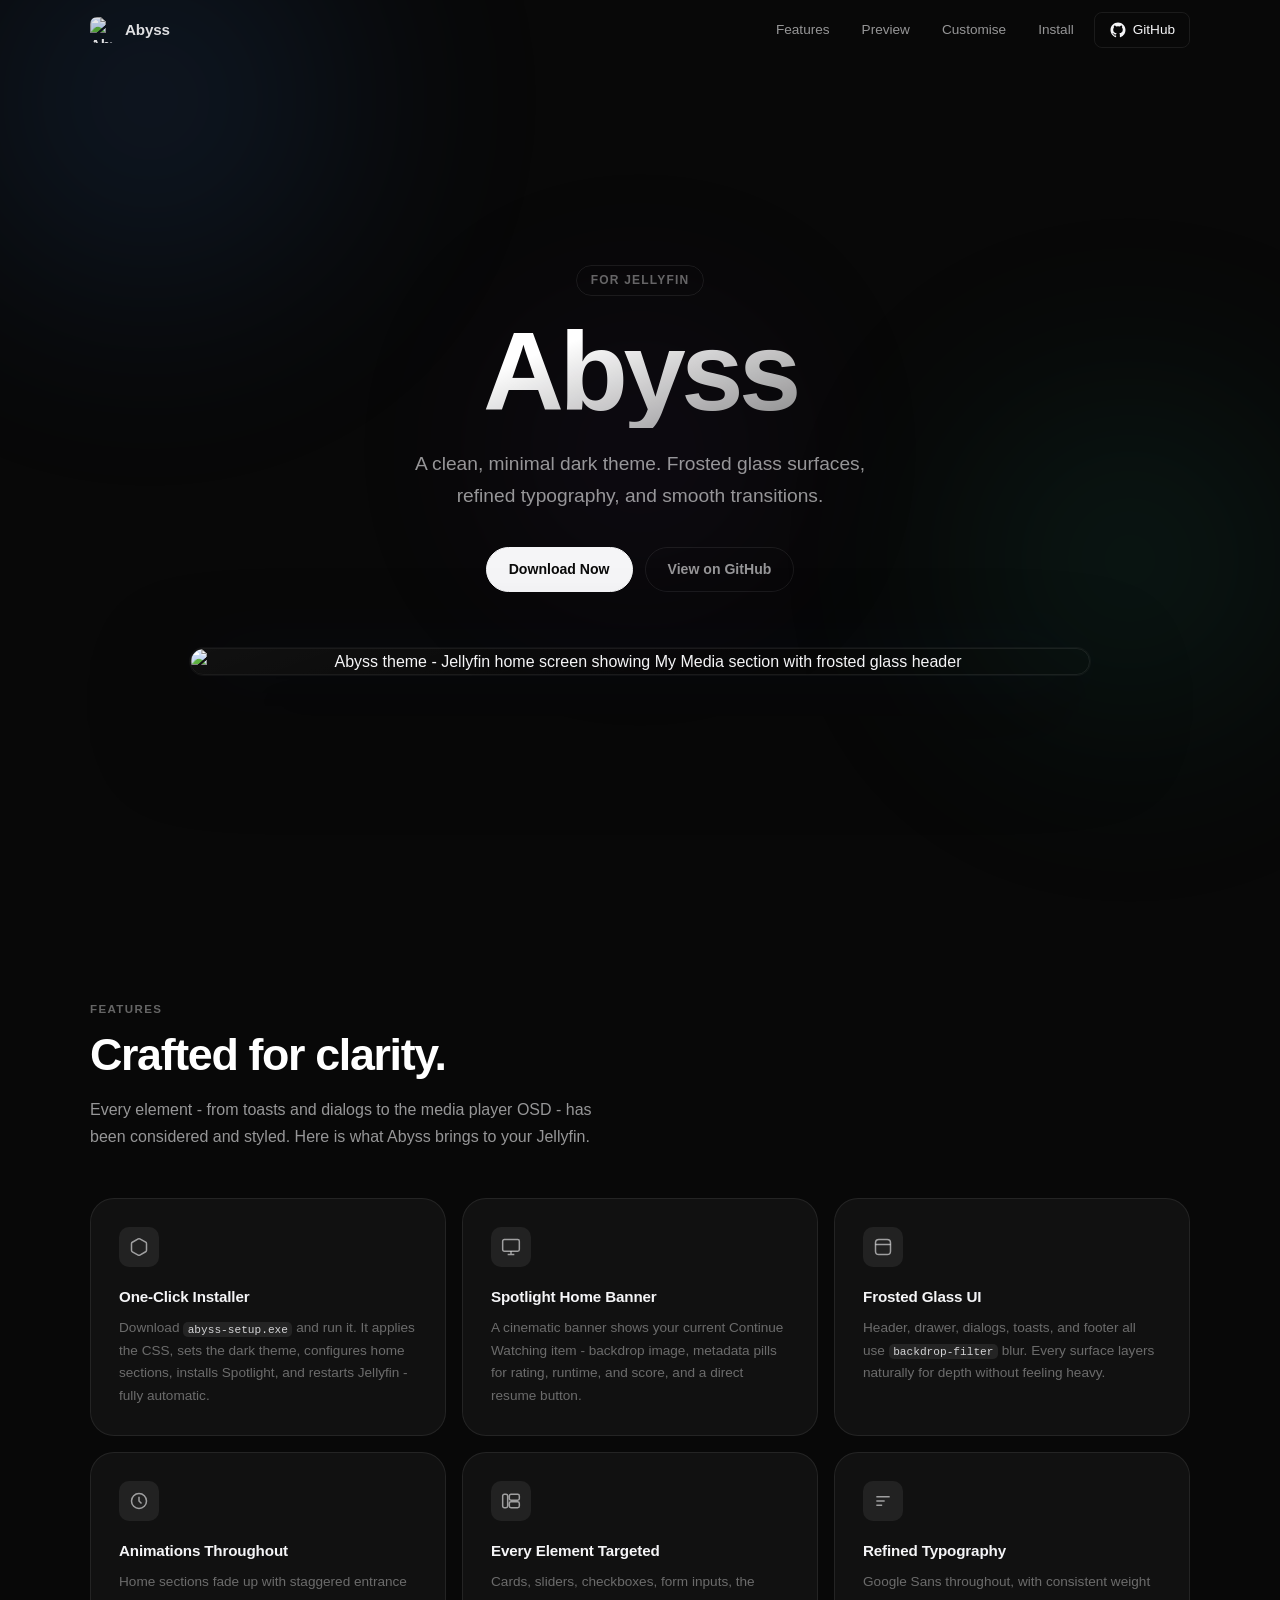
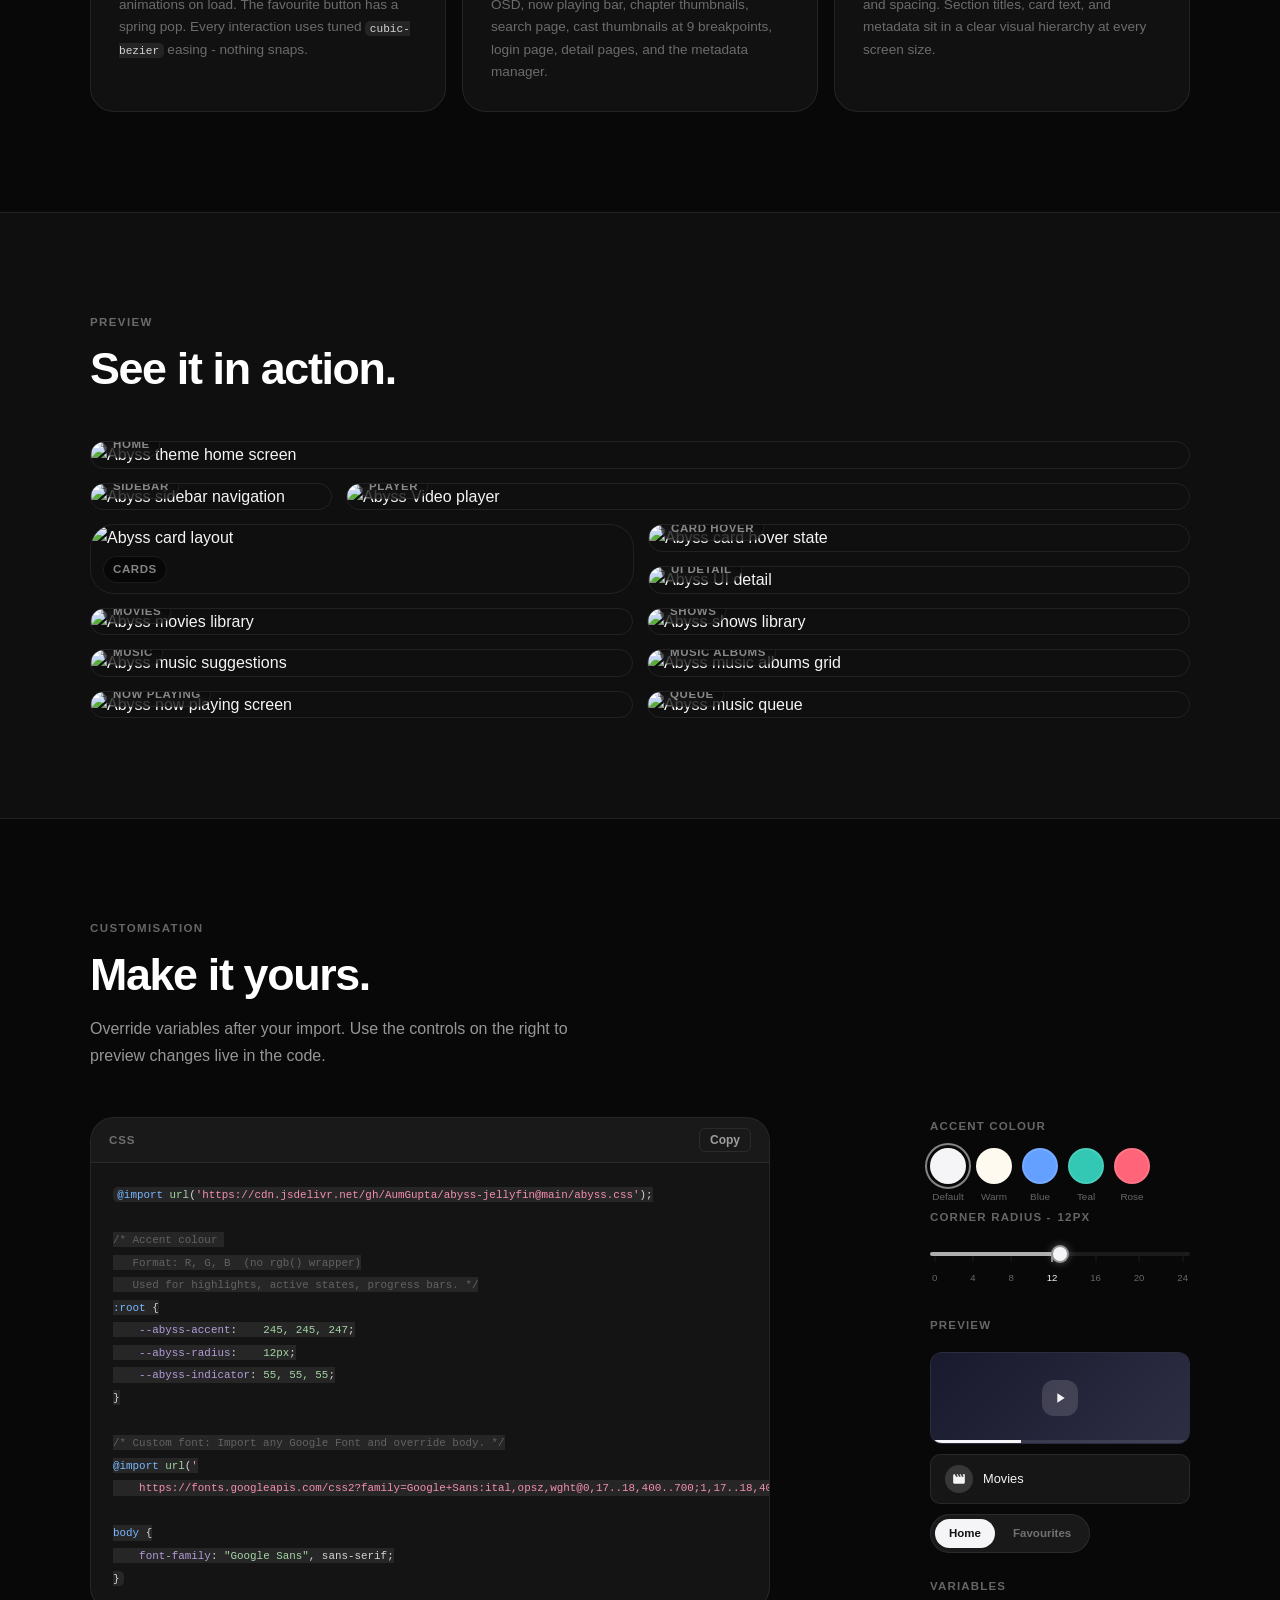
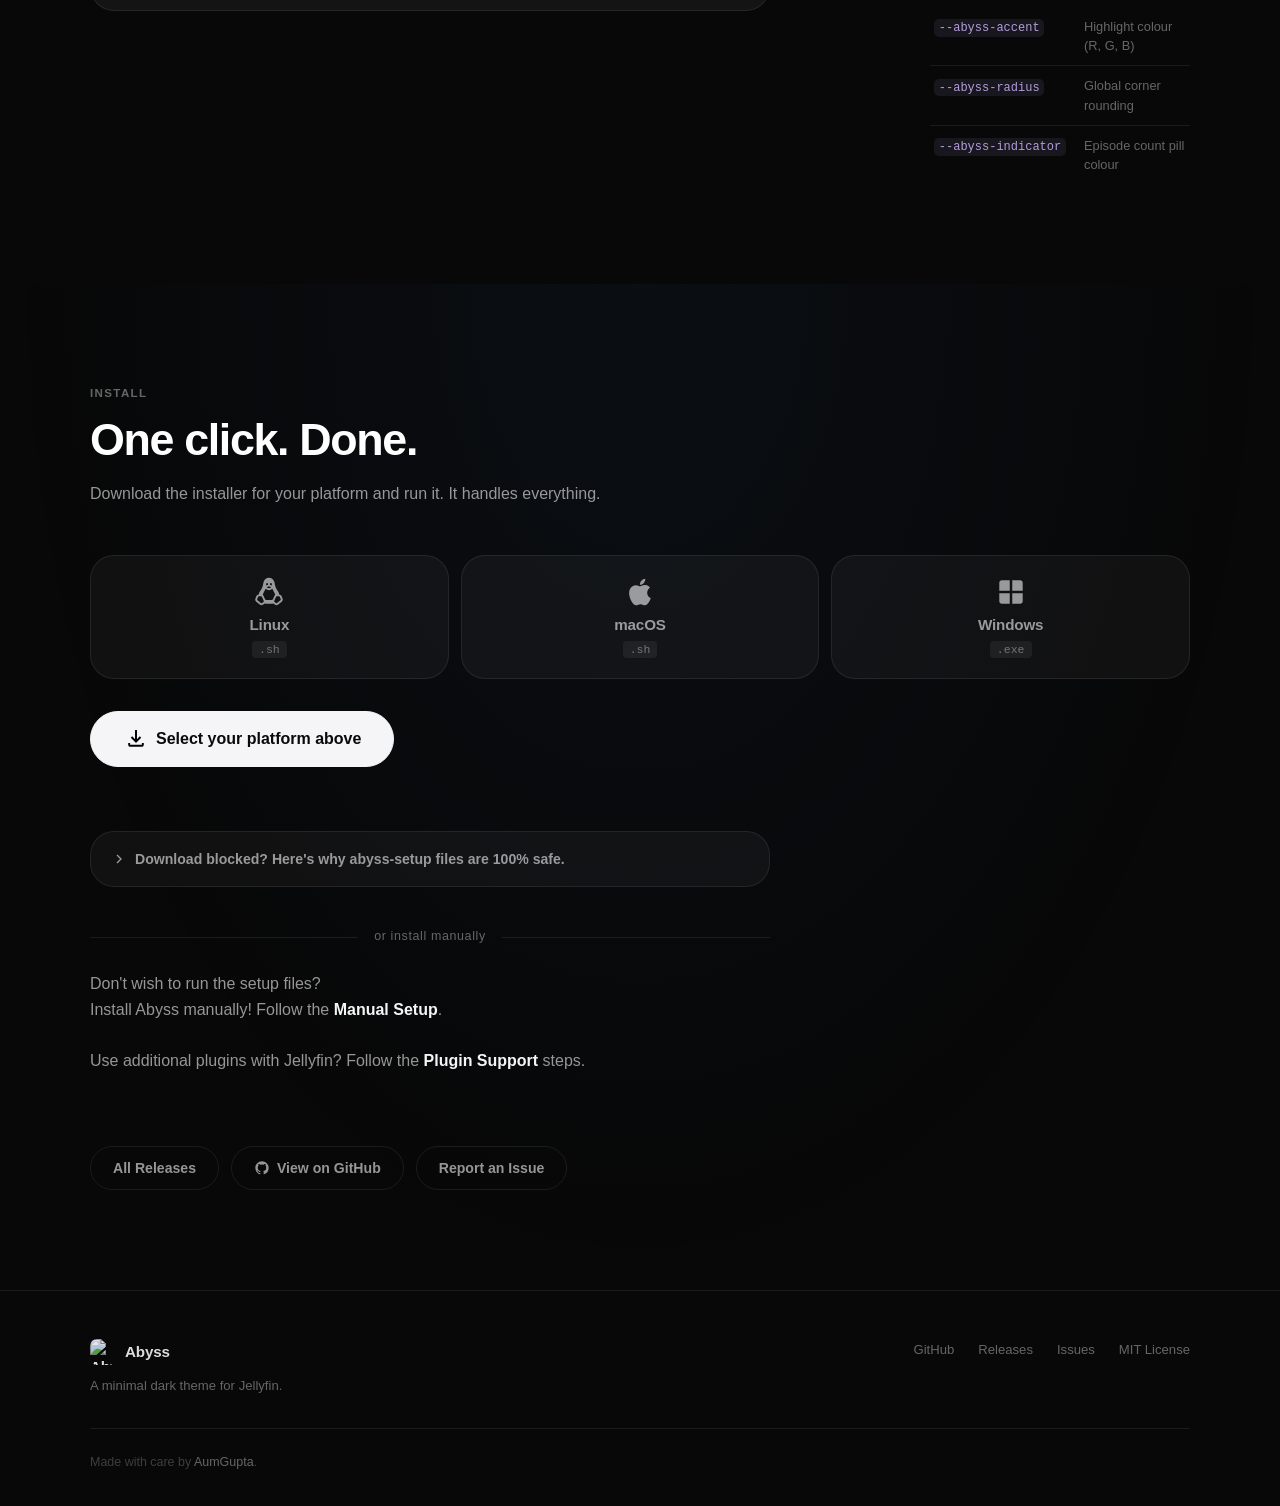
==== commit 9aef598e: "style: improve CSS formatting and enhance responsiveness for various components" ====
--- a/docs/index.html
+++ b/docs/index.html
@@ -27,8 +27,11 @@
     <meta name="twitter:image" content="https://aumgupta.github.io/abyss-jellyfin/assets/images/1.png" />
     <link rel="icon" type="image/png" sizes="32x32" href="assets/favicon/favicon-32x32.png" />
     <link rel="icon" type="image/png" sizes="16x16" href="assets/favicon/favicon-16x16.png" />
+    <link rel="icon" href="assets/favicon/android-chrome-192x192.png" sizes="192x192">
+    <link rel="shortcut icon" href="assets/favicon/favicon.ico">
+    <link rel="apple-touch-icon" href="assets/favicon/apple-touch-icon.png">
     <link rel="apple-touch-icon" sizes="180x180" href="assets/favicon/apple-touch-icon.png" />
-    <link rel="manifest" href="site.webmanifest" />
+    <link rel="manifest" href="assets/favicon/site.webmanifest" />
     <meta name="theme-color" content="#080808" />
     <link rel="stylesheet" href="style.css" />
     <link rel="preconnect" href="https://fonts.googleapis.com" />
@@ -39,8 +42,9 @@
     <script type="application/ld+json">
     {
       "@context": "https://schema.org",
-      "@type": "SoftwareApplication",
-      "name": "Abyss for Jellyfin",
+      "@type": "WebSite",
+      "name": "Abyss",
+      "alternateName": "Abyss for Jellyfin",
       "description": "A clean, minimal dark theme for Jellyfin with frosted glass surfaces, refined typography, and smooth transitions.",
       "url": "https://aumgupta.github.io/abyss-jellyfin/",
       "author": { "@type": "Person", "name": "AumGupta" },
@@ -317,10 +321,11 @@
 }
 
 <span class="c">/* Custom font: Import any Google Font and override body. */</span>
-<span class="prop">@import</span> <span class="val">url</span>(<span class="str">'https://fonts.googleapis.com/css2?family=Inter:wght@400;500;600&display=swap'</span>);
+<span class="prop">@import</span> <span class="val">url</span>(<span class="str">'
+    https://fonts.googleapis.com/css2?family=Google+Sans:ital,opsz,wght@0,17..18,400..700;1,17..18,400..700&display=swap'</span>);
 
 <span class="sel">body</span> {
-    <span class="var">font-family</span>: <span class="val">"Inter"</span>, sans-serif;
+    <span class="var">font-family</span>: <span class="val">"Google Sans"</span>, sans-serif;
 }</code></pre>
                     </div>
                 </div>
@@ -509,7 +514,8 @@
                         Setup</a></strong>.
                 <br>
                 <br>Use additional plugins with Jellyfin? Follow the
-                <strong><a href="https://github.com/AumGupta/abyss-jellyfin/blob/main/SETUP.md#plugin-support">Plugin Support</a></strong> steps.
+                <strong><a href="https://github.com/AumGupta/abyss-jellyfin/blob/main/SETUP.md#plugin-support">Plugin
+                        Support</a></strong> steps.
             </p>
 
             <div class="install-links reveal">
